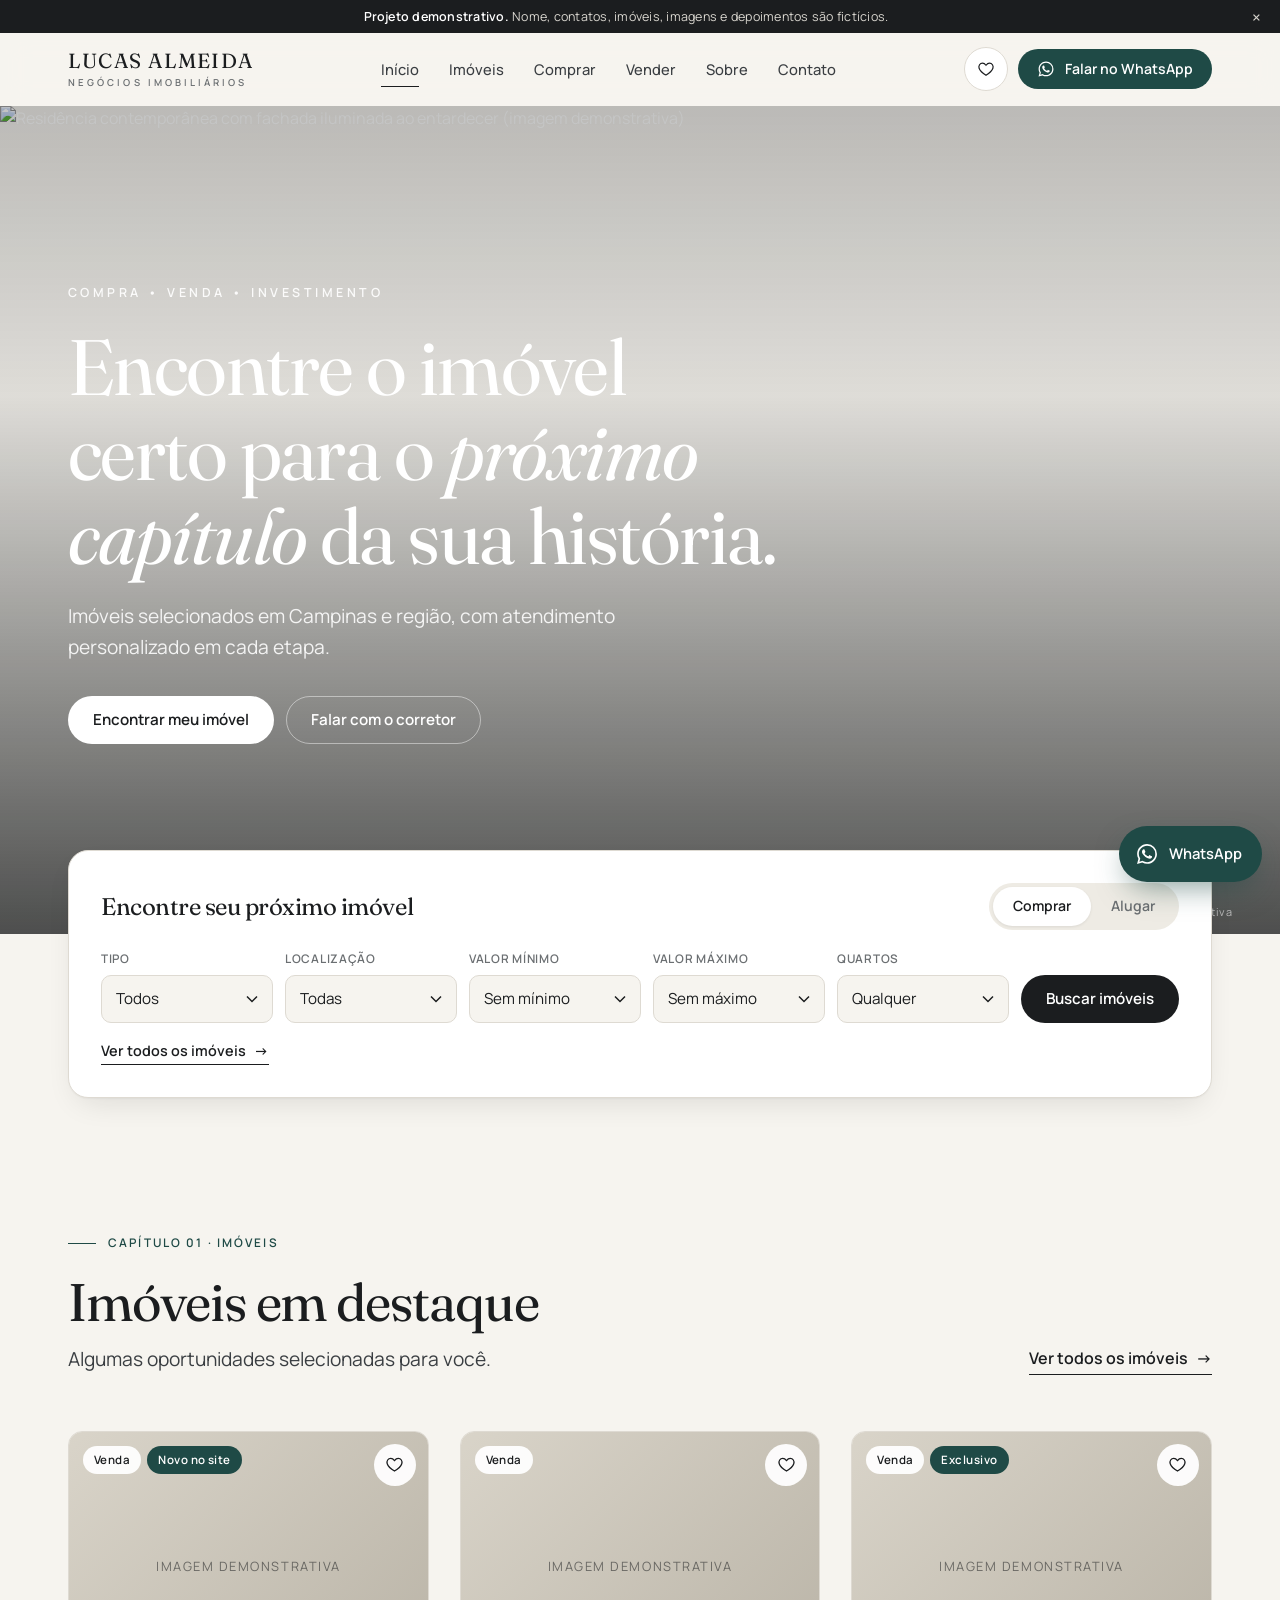
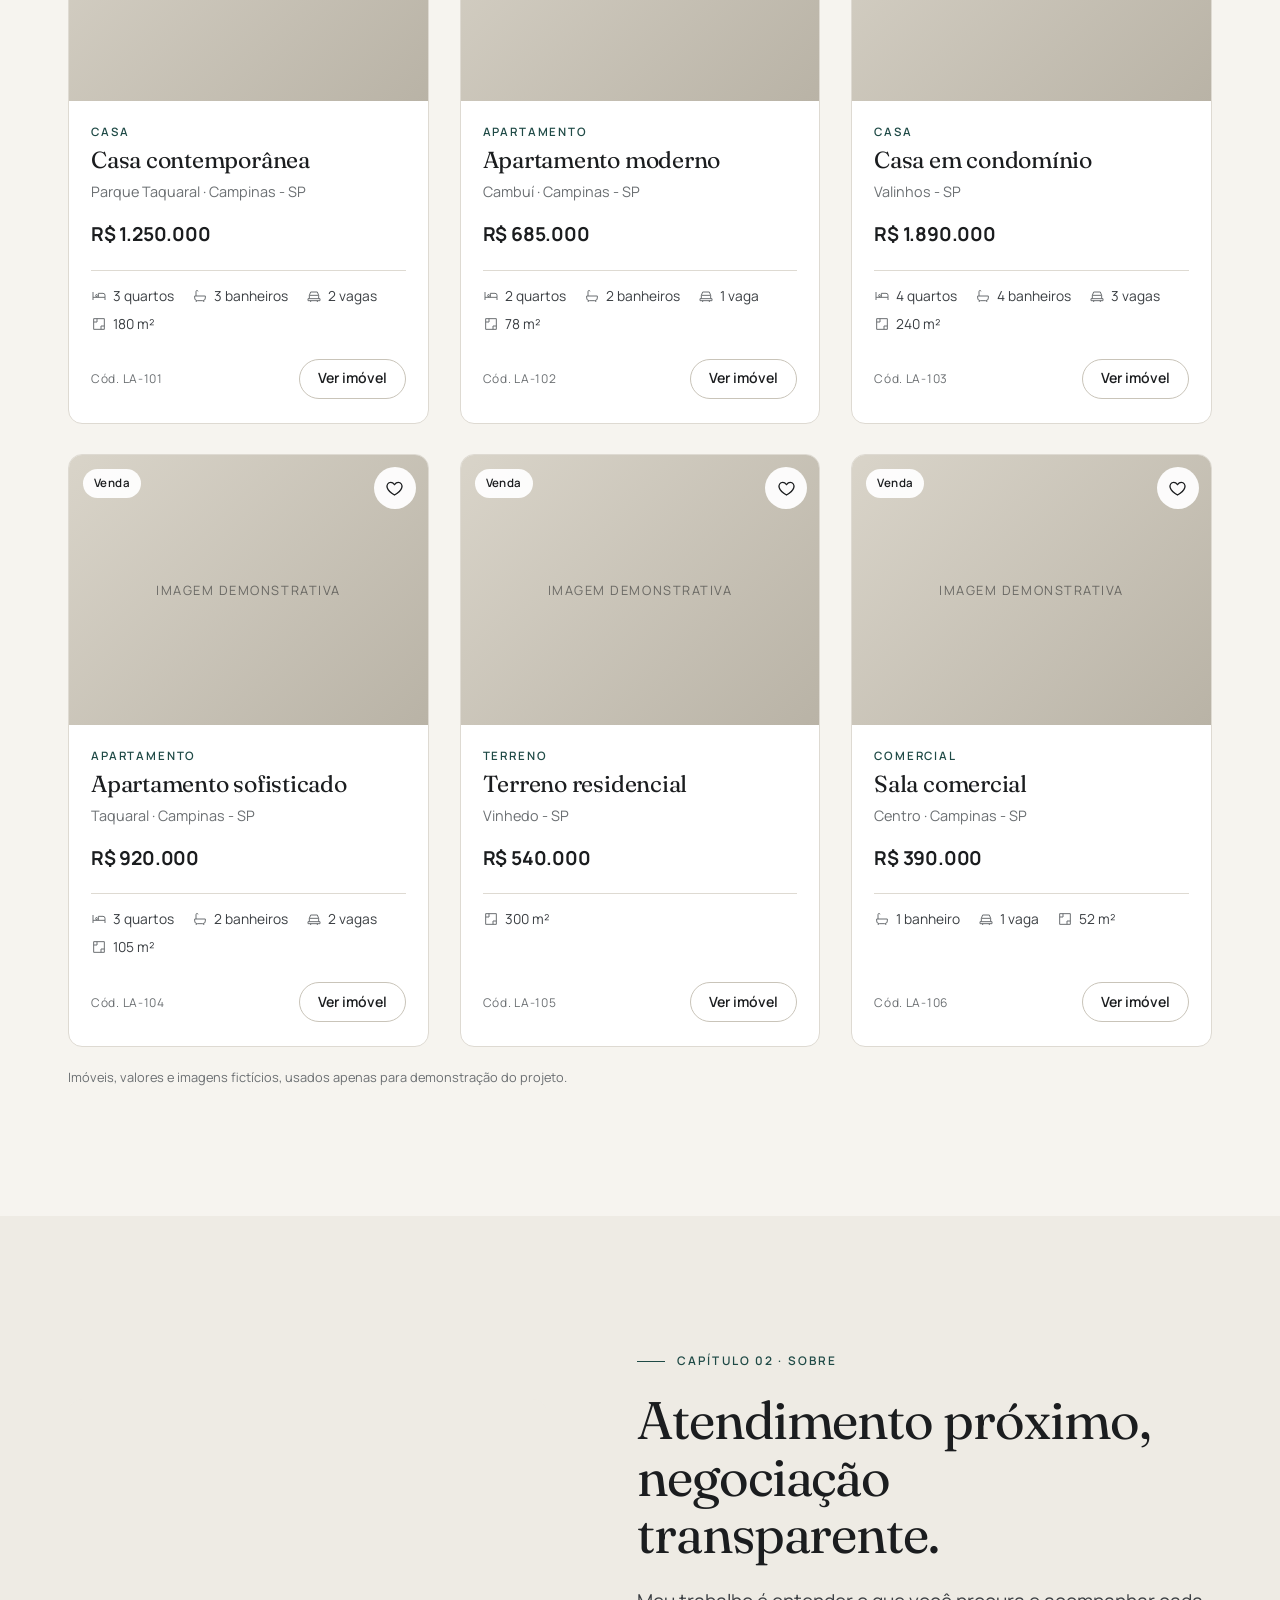
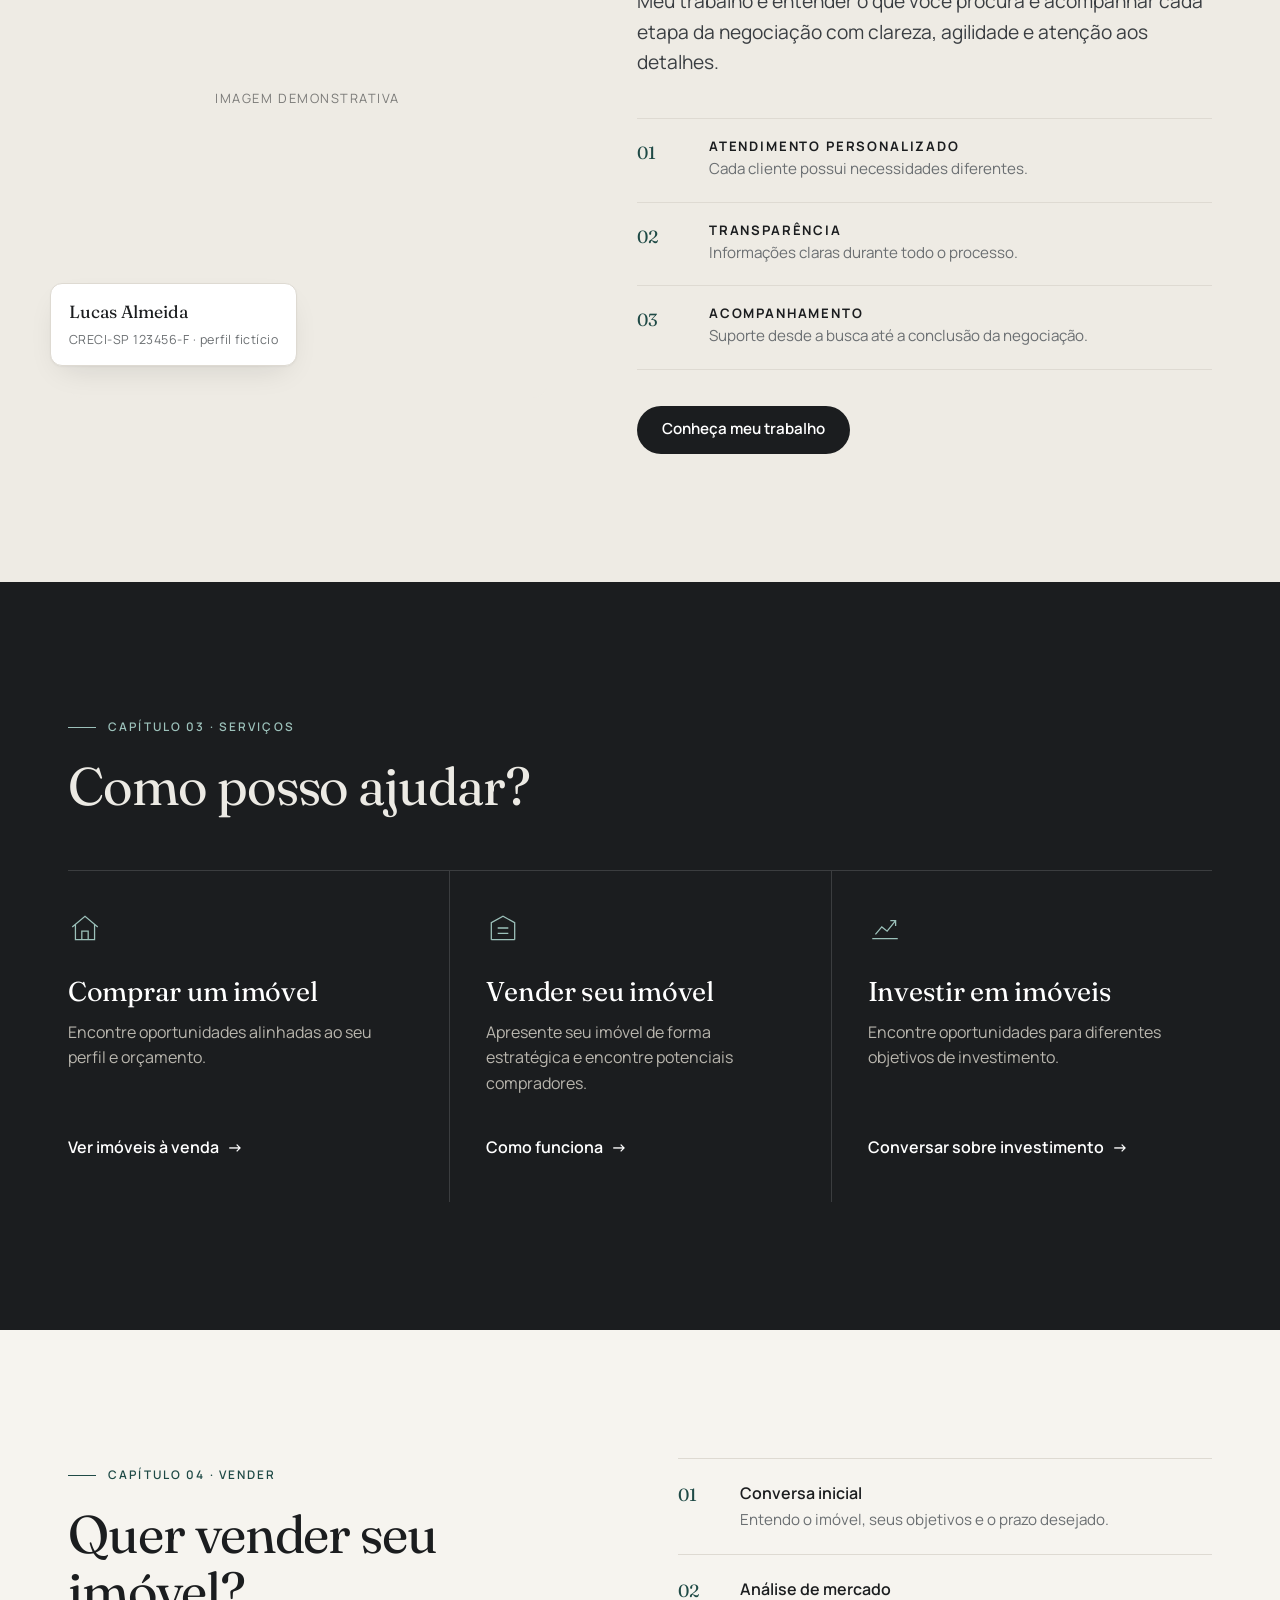
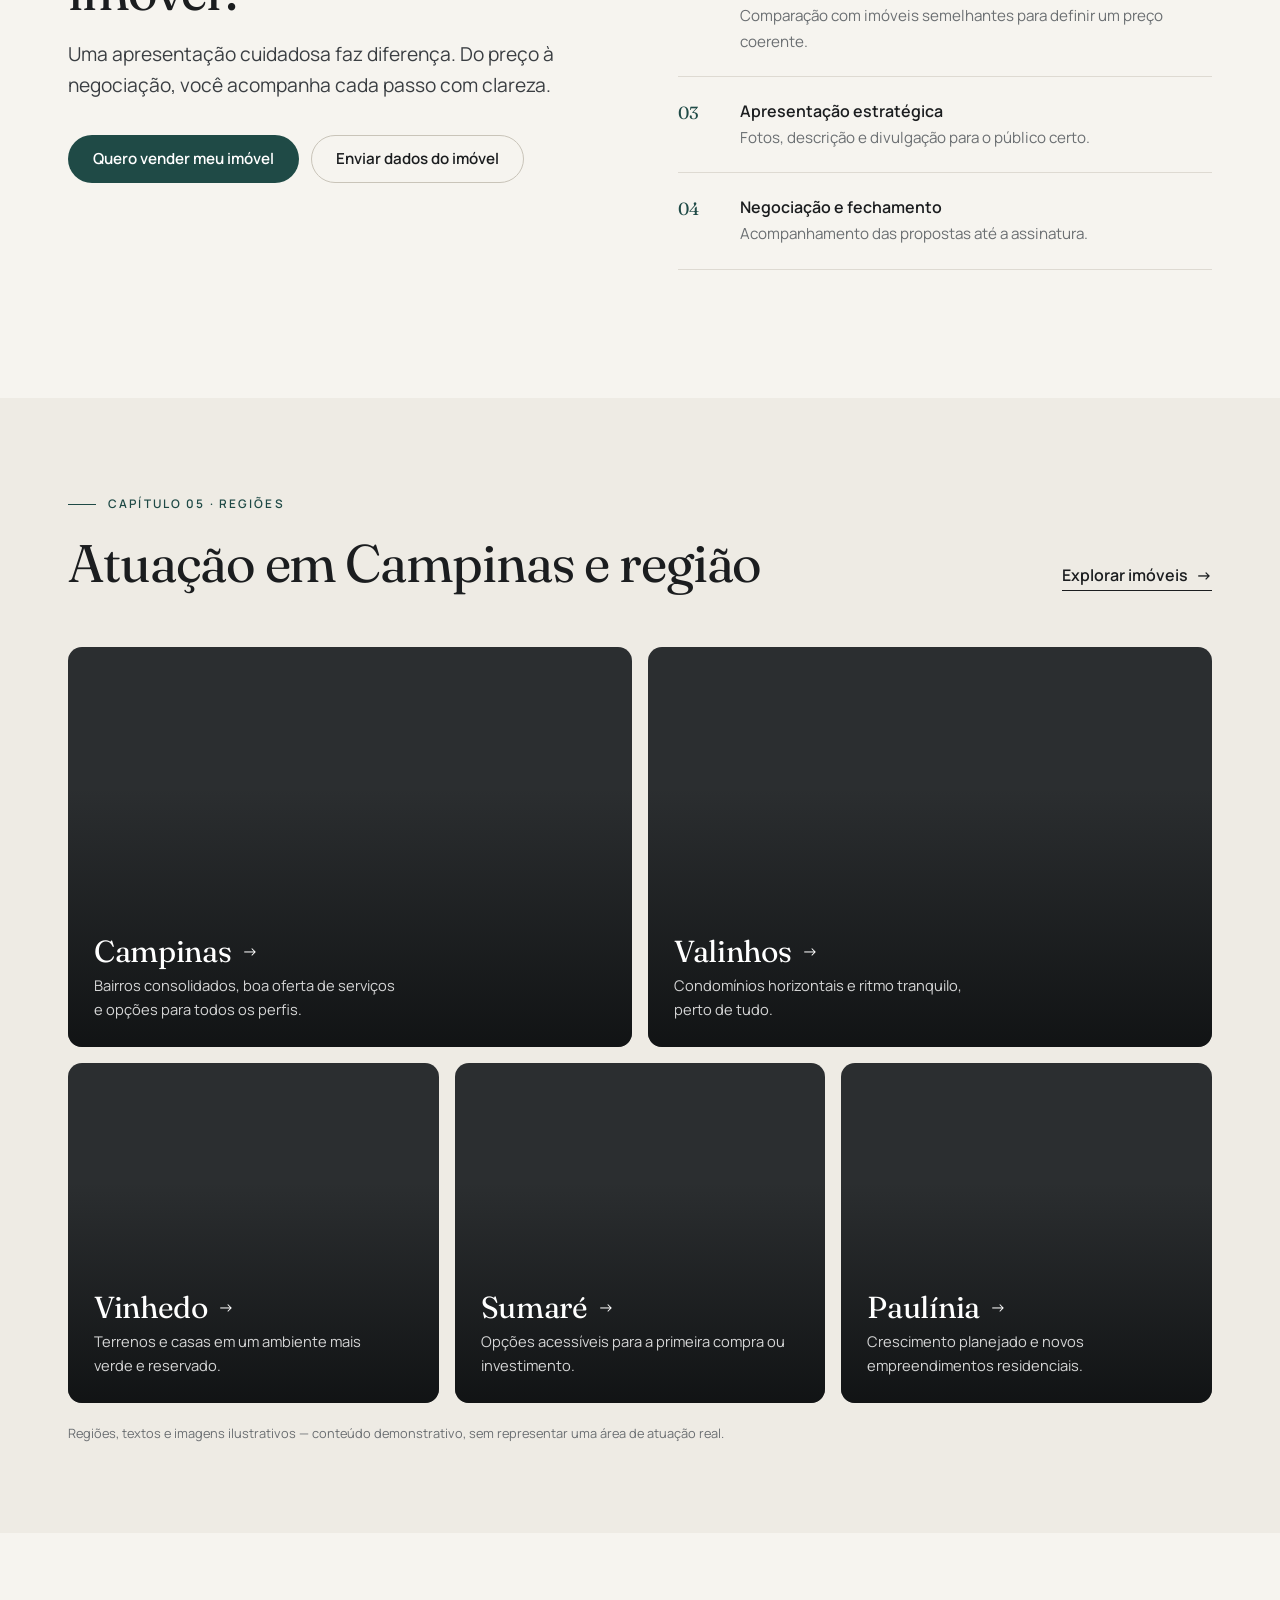
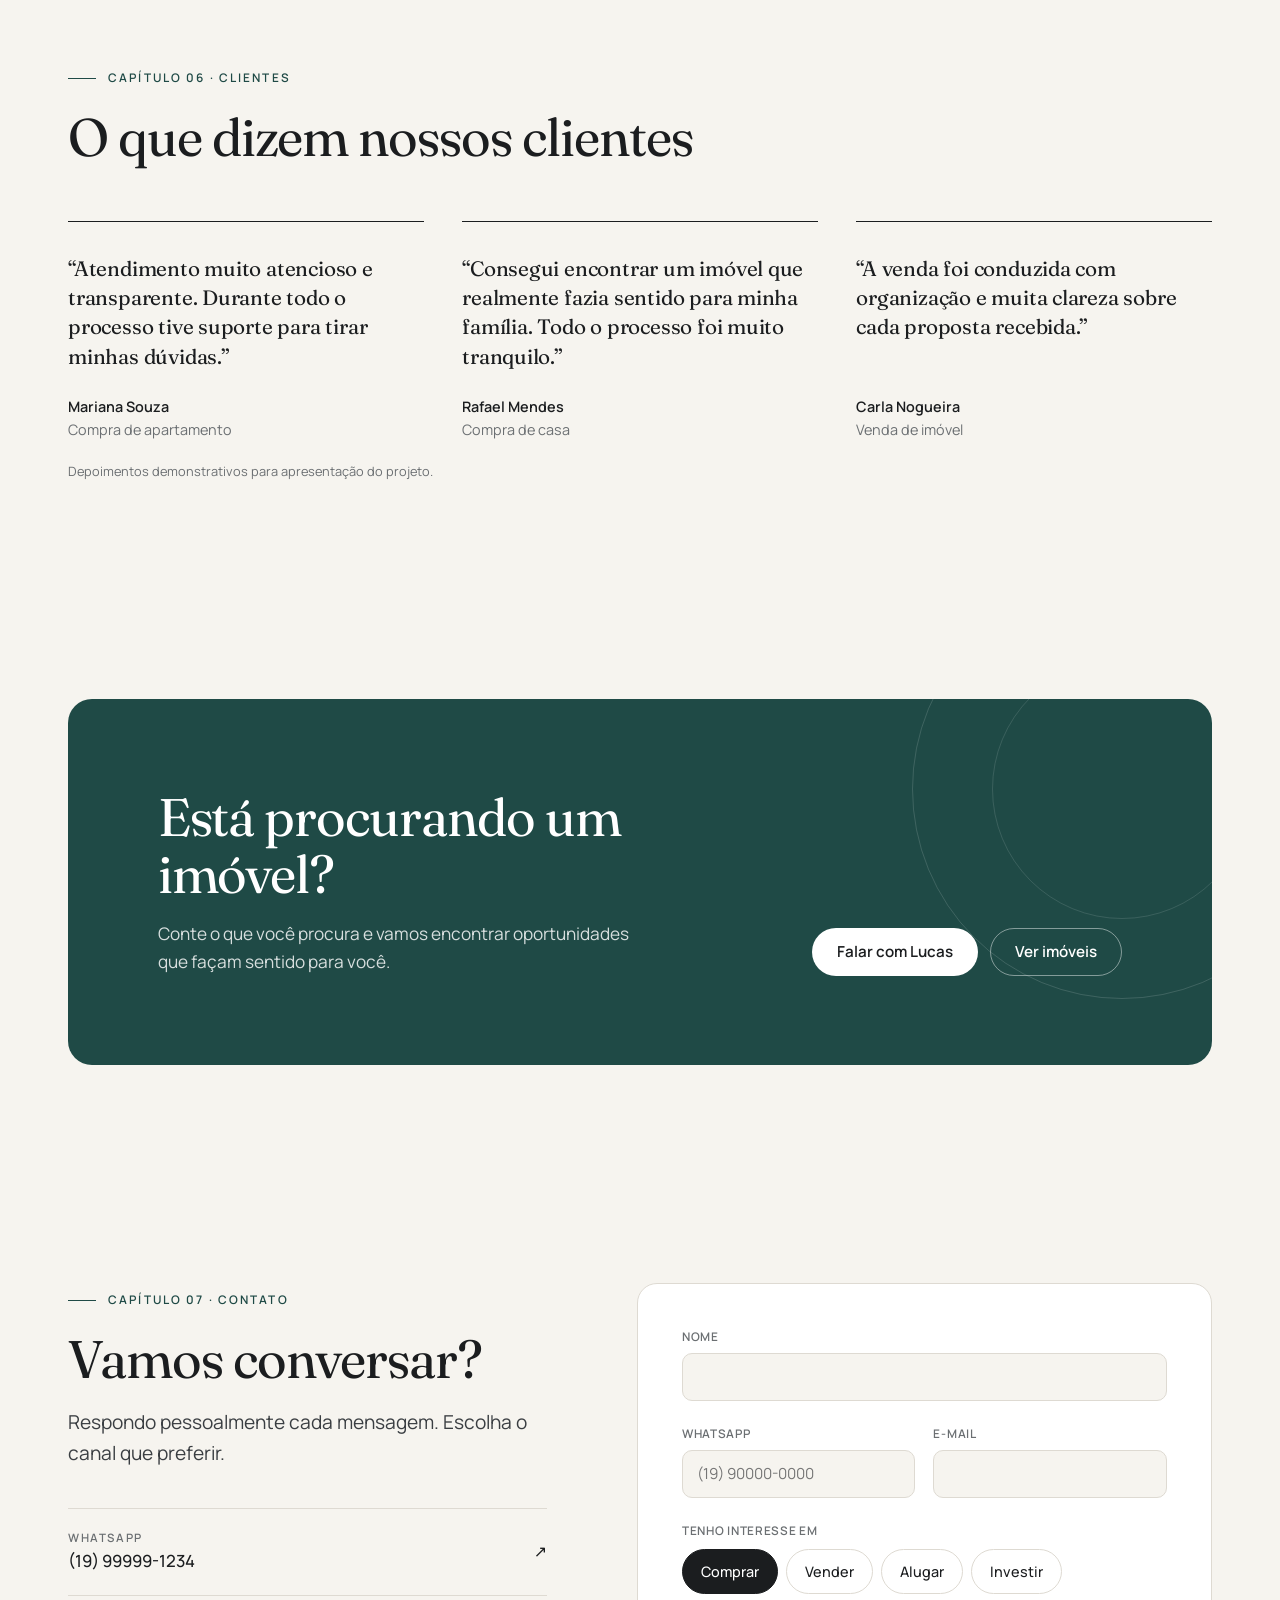
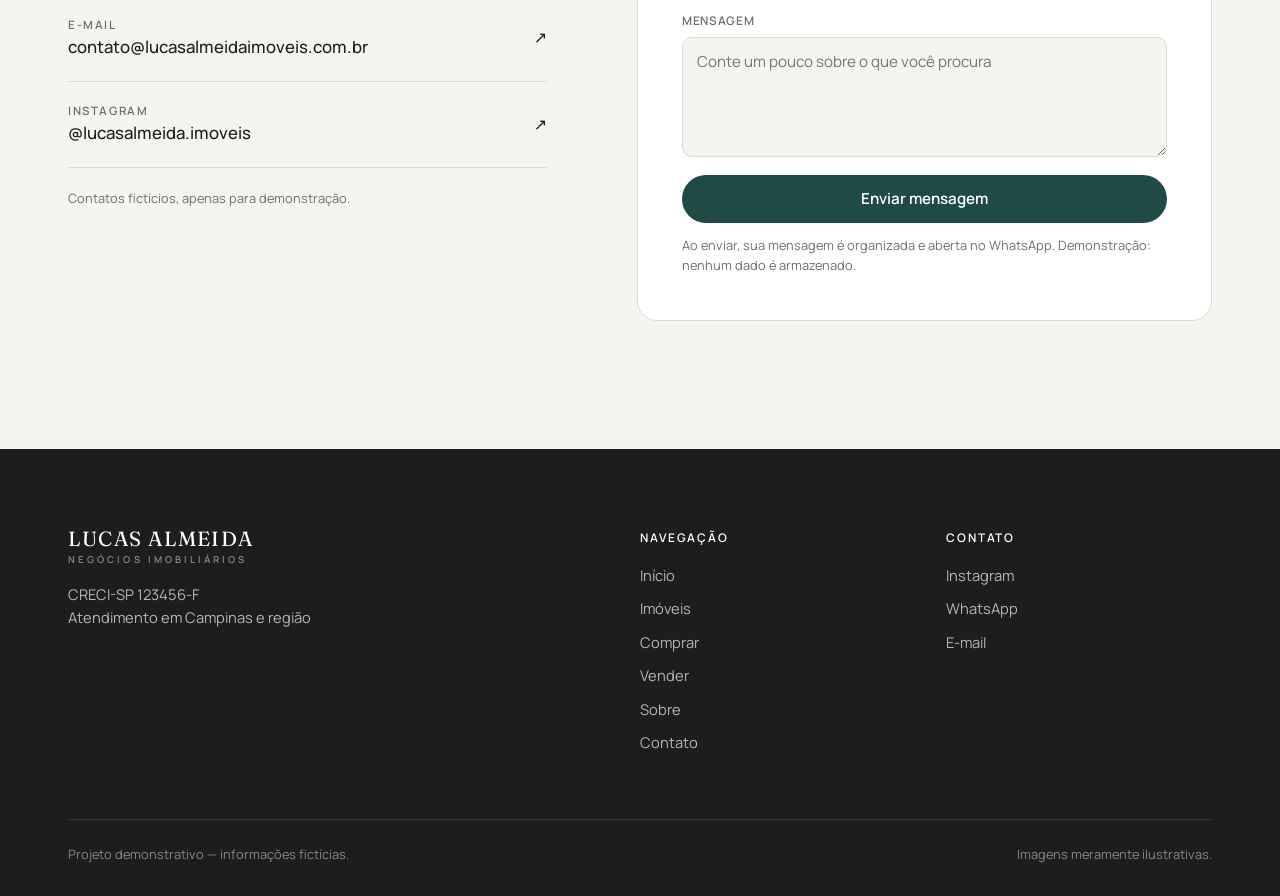
==== index.html @ a48c370a "Site demonstrativo para corretor de imóveis autônomo Páginas de início, listagem com filtros e detal" ====
<!doctype html>
<html lang="pt-BR" class="no-js">
<head>
  <meta charset="utf-8">
  <meta name="viewport" content="width=device-width, initial-scale=1, viewport-fit=cover">
  <title>Lucas Almeida · Negócios Imobiliários</title>
  <meta name="description" content="Projeto demonstrativo: site de corretor de imóveis autônomo em Campinas e região. Dados fictícios.">
  <meta name="theme-color" content="#f6f4ef">
  <link rel="preconnect" href="https://fonts.googleapis.com">
  <link rel="preconnect" href="https://fonts.gstatic.com" crossorigin>
  <link href="https://fonts.googleapis.com/css2?family=Fraunces:ital,opsz,wght@0,9..144,300..500;1,9..144,300..500&family=Manrope:wght@400;500;600;700&display=swap" rel="stylesheet">
  <link rel="stylesheet" href="assets/css/style.css">
</head>
<body data-page="home">
<main>

  <!-- HERO -->
  <section class="hero" id="inicio">
    <div class="hero__media">
      <img src="https://images.unsplash.com/photo-1600585154340-be6161a56a0c?auto=format&fit=crop&w=2200&q=80" alt="Residência contemporânea com fachada iluminada ao entardecer (imagem demonstrativa)" fetchpriority="high">
    </div>
    <div class="container hero__content">
      <p class="hero__eyebrow">Compra • Venda • Investimento</p>
      <h1>Encontre o imóvel certo para o <em>próximo capítulo</em> da sua história.</h1>
      <p class="hero__sub">Imóveis selecionados em Campinas e região, com atendimento personalizado em cada etapa.</p>
      <div class="hero__actions">
        <a class="btn btn--light" href="#buscar">Encontrar meu imóvel</a>
        <a class="btn btn--outline-light" href="#" data-wa="Olá Lucas, vim pelo seu site e gostaria de falar com você.">Falar com o corretor</a>
      </div>
    </div>
    <span class="hero__credit">Imagem demonstrativa</span>
  </section>

  <!-- BUSCA -->
  <div class="container search-wrap" id="buscar">
    <div class="search">
      <form id="search-form" role="search" aria-label="Buscar imóveis">
        <div class="search__top">
          <h2 class="search__title">Encontre seu próximo imóvel</h2>
          <div class="segmented" role="radiogroup" aria-label="Finalidade">
            <label><input type="radio" name="finalidade" value="comprar" checked><span>Comprar</span></label>
            <label><input type="radio" name="finalidade" value="alugar"><span>Alugar</span></label>
          </div>
        </div>
        <div class="search__grid">
          <div class="field">
            <label for="s-tipo">Tipo</label>
            <select class="select" id="s-tipo" name="tipo">
              <option value="">Todos</option><option>Casa</option><option>Apartamento</option><option>Terreno</option><option>Comercial</option>
            </select>
          </div>
          <div class="field">
            <label for="s-local">Localização</label>
            <select class="select" id="s-local" name="local">
              <option value="">Todas</option><option>Campinas</option><option>Valinhos</option><option>Vinhedo</option><option>Sumaré</option><option>Paulínia</option>
            </select>
          </div>
          <div class="field field--extra">
            <label for="s-min">Valor mínimo</label>
            <select class="select" id="s-min" name="min">
              <option value="">Sem mínimo</option><option value="300000">R$ 300 mil</option><option value="500000">R$ 500 mil</option><option value="750000">R$ 750 mil</option><option value="1000000">R$ 1 milhão</option><option value="1500000">R$ 1,5 milhão</option>
            </select>
          </div>
          <div class="field field--extra">
            <label for="s-max">Valor máximo</label>
            <select class="select" id="s-max" name="max">
              <option value="">Sem máximo</option><option value="500000">R$ 500 mil</option><option value="750000">R$ 750 mil</option><option value="1000000">R$ 1 milhão</option><option value="1500000">R$ 1,5 milhão</option><option value="2000000">R$ 2 milhões</option>
            </select>
          </div>
          <div class="field field--extra field--wide">
            <label for="s-quartos">Quartos</label>
            <select class="select" id="s-quartos" name="quartos">
              <option value="">Qualquer</option><option value="1">1+</option><option value="2">2+</option><option value="3">3+</option><option value="4">4+</option>
            </select>
          </div>
          <button class="btn btn--dark" type="submit">Buscar imóveis</button>
        </div>
        <div class="search__foot">
          <button class="search__more" type="button" aria-expanded="false">Mais filtros</button>
          <a class="link-arrow" href="imoveis.html">Ver todos os imóveis <span>→</span></a>
        </div>
      </form>
    </div>
  </div>

  <!-- DESTAQUES -->
  <section class="section" id="imoveis">
    <div class="container">
      <div class="section-head reveal">
        <div>
          <span class="chapter">Capítulo 01 · Imóveis</span>
          <h2>Imóveis em destaque</h2>
          <p class="lead">Algumas oportunidades selecionadas para você.</p>
        </div>
        <a class="link-arrow" href="imoveis.html">Ver todos os imóveis <span>→</span></a>
      </div>
      <div class="grid" id="featured-grid"></div>
      <p class="note">Imóveis, valores e imagens fictícios, usados apenas para demonstração do projeto.</p>
    </div>
  </section>

  <!-- SOBRE -->
  <section class="section section--alt" id="sobre">
    <div class="container about">
      <div class="about__media reveal">
        <div class="frame">
          <img src="https://images.unsplash.com/photo-1560250097-0b93528c311a?auto=format&fit=crop&w=1000&q=80" alt="Retrato ilustrativo de um corretor de imóveis" loading="lazy">
        </div>
        <div class="about__badge"><strong>Lucas Almeida</strong><span>CRECI-SP 123456-F · perfil fictício</span></div>
      </div>
      <div class="reveal">
        <span class="chapter">Capítulo 02 · Sobre</span>
        <h2>Atendimento próximo, negociação transparente.</h2>
        <p class="lead">Meu trabalho é entender o que você procura e acompanhar cada etapa da negociação com clareza, agilidade e atenção aos detalhes.</p>
        <ul class="pillars">
          <li><span class="n">01</span><div><h3>Atendimento personalizado</h3><p>Cada cliente possui necessidades diferentes.</p></div></li>
          <li><span class="n">02</span><div><h3>Transparência</h3><p>Informações claras durante todo o processo.</p></div></li>
          <li><span class="n">03</span><div><h3>Acompanhamento</h3><p>Suporte desde a busca até a conclusão da negociação.</p></div></li>
        </ul>
        <a class="btn btn--dark" href="#servicos">Conheça meu trabalho</a>
      </div>
    </div>
  </section>

  <!-- SERVIÇOS -->
  <section class="section section--dark" id="servicos">
    <div class="container">
      <div class="section-head reveal">
        <div>
          <span class="chapter">Capítulo 03 · Serviços</span>
          <h2>Como posso ajudar?</h2>
        </div>
      </div>
      <div class="services">
        <article class="service reveal">
          <svg viewBox="0 0 32 32" aria-hidden="true"><path d="M4 15 16 5l12 10M7 13v14h18V13M13 27v-8h6v8"/></svg>
          <h3>Comprar um imóvel</h3>
          <p>Encontre oportunidades alinhadas ao seu perfil e orçamento.</p>
          <a class="link-arrow" href="imoveis.html?finalidade=comprar">Ver imóveis à venda <span>→</span></a>
        </article>
        <article class="service reveal">
          <svg viewBox="0 0 32 32" aria-hidden="true"><path d="M5 27V11l11-6 11 6v16M5 27h22M11 16h10M11 21h10"/></svg>
          <h3>Vender seu imóvel</h3>
          <p>Apresente seu imóvel de forma estratégica e encontre potenciais compradores.</p>
          <a class="link-arrow" href="#vender">Como funciona <span>→</span></a>
        </article>
        <article class="service reveal">
          <svg viewBox="0 0 32 32" aria-hidden="true"><path d="M4 26h24M7 22l6-7 5 4 8-10M21 9h5v5"/></svg>
          <h3>Investir em imóveis</h3>
          <p>Encontre oportunidades para diferentes objetivos de investimento.</p>
          <a class="link-arrow" href="#" data-wa="Olá Lucas, tenho interesse em investir em imóveis e gostaria de conversar sobre oportunidades.">Conversar sobre investimento <span>→</span></a>
        </article>
      </div>
    </div>
  </section>

  <!-- VENDER -->
  <section class="section" id="vender">
    <div class="container sell">
      <div class="reveal">
        <span class="chapter">Capítulo 04 · Vender</span>
        <h2>Quer vender seu imóvel?</h2>
        <p class="lead" style="margin-top:20px">Uma apresentação cuidadosa faz diferença. Do preço à negociação, você acompanha cada passo com clareza.</p>
        <div class="hero__actions">
          <a class="btn btn--primary" href="#" data-wa="Olá Lucas, gostaria de vender meu imóvel e saber como funciona a avaliação.">Quero vender meu imóvel</a>
          <a class="btn btn--ghost" href="#contato">Enviar dados do imóvel</a>
        </div>
      </div>
      <ol class="steps reveal">
        <li><div><strong>Conversa inicial</strong><span>Entendo o imóvel, seus objetivos e o prazo desejado.</span></div></li>
        <li><div><strong>Análise de mercado</strong><span>Comparação com imóveis semelhantes para definir um preço coerente.</span></div></li>
        <li><div><strong>Apresentação estratégica</strong><span>Fotos, descrição e divulgação para o público certo.</span></div></li>
        <li><div><strong>Negociação e fechamento</strong><span>Acompanhamento das propostas até a assinatura.</span></div></li>
      </ol>
    </div>
  </section>

  <!-- REGIÕES -->
  <section class="section section--tight section--alt" id="regioes">
    <div class="container">
      <div class="section-head reveal">
        <div>
          <span class="chapter">Capítulo 05 · Regiões</span>
          <h2>Atuação em Campinas e região</h2>
        </div>
        <a class="link-arrow" href="imoveis.html">Explorar imóveis <span>→</span></a>
      </div>
      <div class="regions" id="regions"></div>
      <p class="note">Regiões, textos e imagens ilustrativos — conteúdo demonstrativo, sem representar uma área de atuação real.</p>
    </div>
  </section>

  <!-- DEPOIMENTOS -->
  <section class="section" id="depoimentos">
    <div class="container">
      <div class="section-head reveal">
        <div>
          <span class="chapter">Capítulo 06 · Clientes</span>
          <h2>O que dizem nossos clientes</h2>
        </div>
      </div>
      <div class="quotes">
        <figure class="quote reveal">
          <blockquote>“Atendimento muito atencioso e transparente. Durante todo o processo tive suporte para tirar minhas dúvidas.”</blockquote>
          <figcaption><strong>Mariana Souza</strong><span>Compra de apartamento</span></figcaption>
        </figure>
        <figure class="quote reveal">
          <blockquote>“Consegui encontrar um imóvel que realmente fazia sentido para minha família. Todo o processo foi muito tranquilo.”</blockquote>
          <figcaption><strong>Rafael Mendes</strong><span>Compra de casa</span></figcaption>
        </figure>
        <figure class="quote reveal">
          <blockquote>“A venda foi conduzida com organização e muita clareza sobre cada proposta recebida.”</blockquote>
          <figcaption><strong>Carla Nogueira</strong><span>Venda de imóvel</span></figcaption>
        </figure>
      </div>
      <p class="note">Depoimentos demonstrativos para apresentação do projeto.</p>
    </div>
  </section>

  <!-- CTA -->
  <section class="section--tight">
    <div class="container">
      <div class="cta reveal">
        <div>
          <h2>Está procurando um imóvel?</h2>
          <p>Conte o que você procura e vamos encontrar oportunidades que façam sentido para você.</p>
        </div>
        <div class="cta__actions">
          <a class="btn btn--light" href="#" data-wa="Olá Lucas, estou procurando um imóvel e gostaria da sua ajuda.">Falar com Lucas</a>
          <a class="btn btn--outline-light" href="imoveis.html">Ver imóveis</a>
        </div>
      </div>
    </div>
  </section>

  <!-- CONTATO -->
  <section class="section" id="contato">
    <div class="container contact">
      <div class="reveal">
        <span class="chapter">Capítulo 07 · Contato</span>
        <h2>Vamos conversar?</h2>
        <p class="lead" style="margin-top:20px">Respondo pessoalmente cada mensagem. Escolha o canal que preferir.</p>
        <ul class="contact-list">
          <li><a href="#" data-wa="Olá Lucas, vim pelo seu site e gostaria de conversar."><span><small>WhatsApp</small><strong>(19) 99999-1234</strong></span><span class="arr" aria-hidden="true">↗</span></a></li>
          <li><a href="mailto:contato@lucasalmeidaimoveis.com.br"><span><small>E-mail</small><strong>contato@lucasalmeidaimoveis.com.br</strong></span><span class="arr" aria-hidden="true">↗</span></a></li>
          <li><a href="https://instagram.com/lucasalmeida.imoveis" target="_blank" rel="noopener"><span><small>Instagram</small><strong>@lucasalmeida.imoveis</strong></span><span class="arr" aria-hidden="true">↗</span></a></li>
        </ul>
        <p class="note">Contatos fictícios, apenas para demonstração.</p>
      </div>

      <form class="form reveal" id="contact-form" novalidate>
        <div class="field field--full">
          <label for="c-nome">Nome</label>
          <input class="input" id="c-nome" name="nome" autocomplete="name" data-required aria-describedby="c-nome-err">
          <span class="field-error" id="c-nome-err" aria-live="polite"></span>
        </div>
        <div class="field">
          <label for="c-whats">WhatsApp</label>
          <input class="input" id="c-whats" name="whatsapp" type="tel" inputmode="tel" autocomplete="tel" placeholder="(19) 90000-0000" data-required data-phone aria-describedby="c-whats-err">
          <span class="field-error" id="c-whats-err" aria-live="polite"></span>
        </div>
        <div class="field">
          <label for="c-email">E-mail</label>
          <input class="input" id="c-email" name="email" type="email" autocomplete="email" data-required aria-describedby="c-email-err">
          <span class="field-error" id="c-email-err" aria-live="polite"></span>
        </div>
        <fieldset class="chips field--full">
          <legend>Tenho interesse em</legend>
          <label class="chip"><input type="radio" name="interesse" value="Comprar" checked><span>Comprar</span></label>
          <label class="chip"><input type="radio" name="interesse" value="Vender"><span>Vender</span></label>
          <label class="chip"><input type="radio" name="interesse" value="Alugar"><span>Alugar</span></label>
          <label class="chip"><input type="radio" name="interesse" value="Investir"><span>Investir</span></label>
        </fieldset>
        <div class="field field--full">
          <label for="c-msg">Mensagem</label>
          <textarea class="textarea" id="c-msg" name="mensagem" placeholder="Conte um pouco sobre o que você procura"></textarea>
        </div>
        <div class="form-success" role="status" hidden></div>
        <div class="form__foot">
          <button class="btn btn--primary btn--block" type="submit">Enviar mensagem</button>
          <p class="form__hint">Ao enviar, sua mensagem é organizada e aberta no WhatsApp. Demonstração: nenhum dado é armazenado.</p>
        </div>
      </form>
    </div>
  </section>

</main>
<script src="assets/js/data.js"></script>
<script src="assets/js/main.js"></script>
</body>
</html>
---- assets/css/style.css ----
/* =========================================================
   Lucas Almeida — Negócios Imobiliários (projeto demonstrativo)
   ========================================================= */

:root {
  --bg: #f6f4ef;
  --surface: #ffffff;
  --surface-2: #eeebe4;
  --ink: #1b1d1f;
  --ink-2: #3a3e42;
  --muted: #6b6f72;
  --line: #dedad2;
  --line-strong: #c9c4b9;
  --accent: #1f4a46;
  --accent-ink: #ffffff;
  --accent-soft: #e3ebe8;
  --danger: #a4372b;

  --serif: "Fraunces", Georgia, "Times New Roman", serif;
  --sans: "Manrope", system-ui, -apple-system, "Segoe UI", sans-serif;

  --radius: 14px;
  --radius-sm: 10px;
  --shadow: 0 1px 2px rgba(20, 22, 24, .04), 0 12px 32px -12px rgba(20, 22, 24, .14);
  --ease: cubic-bezier(.2, .7, .2, 1);

  --gutter: clamp(16px, 4vw, 48px);
  --max: 1240px;
  --header-h: 72px;
}

*, *::before, *::after { box-sizing: border-box; }
html { scroll-behavior: smooth; scroll-padding-top: calc(var(--header-h) + 16px); -webkit-text-size-adjust: 100%; }
body {
  margin: 0;
  background: var(--bg);
  color: var(--ink);
  font-family: var(--sans);
  font-size: 16px;
  line-height: 1.6;
  -webkit-font-smoothing: antialiased;
  overflow-x: hidden;
}
img { display: block; max-width: 100%; }
a { color: inherit; }
button, input, select, textarea { font: inherit; color: inherit; }
button { cursor: pointer; }
:focus-visible { outline: 2px solid var(--accent); outline-offset: 3px; border-radius: 4px; }
.sr-only { position: absolute; width: 1px; height: 1px; overflow: hidden; clip: rect(0 0 0 0); white-space: nowrap; }

.container { width: 100%; max-width: var(--max); margin: 0 auto; padding: 0 var(--gutter); }
.section { padding: clamp(72px, 10vw, 136px) 0; }
.section--tight { padding: clamp(56px, 7vw, 96px) 0; }
.section--dark { background: var(--ink); color: #eceae4; }
.section--alt { background: var(--surface-2); }

/* ---------- Tipografia ---------- */
h1, h2, h3 { font-family: var(--serif); font-weight: 400; letter-spacing: -0.02em; line-height: 1.08; margin: 0; }
h1 { font-size: clamp(2.4rem, 6.4vw, 4.9rem); }
h2 { font-size: clamp(2rem, 4.4vw, 3.3rem); }
h3 { font-size: 1.35rem; letter-spacing: -0.01em; }
p { margin: 0; }
.lead { font-size: clamp(1.05rem, 1.6vw, 1.2rem); color: var(--ink-2); max-width: 56ch; }
.muted { color: var(--muted); }

/* Assinatura: rótulos de "capítulo" */
.chapter {
  display: inline-flex; align-items: center; gap: 12px;
  font-size: .74rem; font-weight: 600; letter-spacing: .18em; text-transform: uppercase;
  color: var(--accent); margin-bottom: 20px;
}
.chapter::before { content: ""; width: 28px; height: 1px; background: currentColor; }
.section--dark .chapter { color: #9cc1ba; }

.section-head { display: flex; justify-content: space-between; align-items: flex-end; gap: 32px; margin-bottom: clamp(36px, 5vw, 56px); flex-wrap: wrap; }
.section-head p { margin-top: 14px; }

/* ---------- Botões ---------- */
.btn {
  display: inline-flex; align-items: center; justify-content: center; gap: 10px;
  min-height: 48px; padding: 0 24px; border-radius: 999px;
  border: 1px solid transparent; text-decoration: none; font-weight: 600; font-size: .95rem;
  transition: background .25s var(--ease), color .25s var(--ease), border-color .25s var(--ease), transform .25s var(--ease);
  white-space: nowrap;
}
.btn:active { transform: translateY(1px); }
.btn--primary { background: var(--accent); color: var(--accent-ink); }
.btn--primary:hover { background: #163935; }
.btn--dark { background: var(--ink); color: #fff; }
.btn--dark:hover { background: #000; }
.btn--ghost { border-color: var(--line-strong); background: transparent; }
.btn--ghost:hover { border-color: var(--ink); }
.btn--light { background: #fff; color: var(--ink); }
.btn--light:hover { background: var(--surface-2); }
.btn--outline-light { border-color: rgba(255,255,255,.45); color: #fff; }
.btn--outline-light:hover { border-color: #fff; background: rgba(255,255,255,.08); }
.btn--sm { min-height: 40px; padding: 0 18px; font-size: .88rem; }
.btn--block { width: 100%; }
.btn svg { width: 18px; height: 18px; flex: none; }

.link-arrow { display: inline-flex; align-items: center; gap: 8px; font-weight: 600; text-decoration: none; border-bottom: 1px solid currentColor; padding-bottom: 2px; }
.link-arrow span { transition: transform .25s var(--ease); }
.link-arrow:hover span { transform: translateX(4px); }

/* ---------- Faixa demonstrativa ---------- */
.demo-bar {
  background: var(--ink); color: #d9d6cf; font-size: .78rem; letter-spacing: .02em;
  text-align: center; padding: 8px 44px 8px 16px; position: relative; line-height: 1.4;
}
.demo-bar strong { color: #fff; font-weight: 600; }
.demo-bar button { position: absolute; right: 8px; top: 50%; transform: translateY(-50%); background: none; border: 0; color: #d9d6cf; width: 32px; height: 32px; font-size: 18px; line-height: 1; }
.demo-bar[hidden] { display: none; }

/* ---------- Header ---------- */
.header {
  position: sticky; top: 0; z-index: 50;
  background: rgba(246, 244, 239, .88);
  backdrop-filter: saturate(160%) blur(14px);
  -webkit-backdrop-filter: saturate(160%) blur(14px);
  border-bottom: 1px solid transparent;
  transition: border-color .3s var(--ease);
}
.header.is-scrolled { border-color: var(--line); }
.header__inner { display: flex; align-items: center; justify-content: space-between; height: var(--header-h); gap: 24px; }
.logo { text-decoration: none; display: flex; flex-direction: column; line-height: 1; }
.logo__name { font-family: var(--serif); font-size: 1.28rem; letter-spacing: .06em; }
.logo__tag { font-size: .6rem; letter-spacing: .32em; color: var(--muted); margin-top: 6px; font-weight: 600; }
.nav { display: flex; align-items: center; gap: 30px; }
.nav a { text-decoration: none; font-size: .92rem; font-weight: 500; color: var(--ink-2); position: relative; padding: 6px 0; }
.nav a::after { content: ""; position: absolute; left: 0; right: 0; bottom: 0; height: 1px; background: var(--ink); transform: scaleX(0); transform-origin: left; transition: transform .3s var(--ease); }
.nav a:hover::after, .nav a[aria-current="page"]::after { transform: scaleX(1); }
.header__actions { display: flex; align-items: center; gap: 10px; }
.fav-link { position: relative; display: inline-grid; place-items: center; width: 44px; height: 44px; border-radius: 50%; border: 1px solid var(--line); text-decoration: none; background: var(--surface); }
.fav-link svg { width: 18px; height: 18px; }
.fav-link__count { position: absolute; top: -4px; right: -4px; min-width: 20px; height: 20px; padding: 0 5px; border-radius: 10px; background: var(--accent); color: #fff; font-size: .7rem; font-weight: 700; display: grid; place-items: center; }
.fav-link__count[hidden] { display: none; }
.menu-toggle { display: none; width: 44px; height: 44px; border-radius: 50%; border: 1px solid var(--line); background: var(--surface); position: relative; }
.menu-toggle span { position: absolute; left: 13px; right: 13px; height: 1.5px; background: var(--ink); transition: transform .3s var(--ease), opacity .2s; }
.menu-toggle span:nth-child(1) { top: 17px; }
.menu-toggle span:nth-child(2) { top: 25px; }
.menu-open .menu-toggle span:nth-child(1) { transform: translateY(4px) rotate(45deg); }
.menu-open .menu-toggle span:nth-child(2) { transform: translateY(-4px) rotate(-45deg); }

.mobile-nav {
  position: fixed; inset: 0; z-index: 45; background: var(--bg);
  padding: calc(var(--header-h) + 56px) var(--gutter) 32px;
  display: flex; flex-direction: column; gap: 4px;
  opacity: 0; visibility: hidden; transform: translateY(-8px);
  transition: opacity .3s var(--ease), transform .3s var(--ease), visibility .3s;
}
.menu-open .mobile-nav { opacity: 1; visibility: visible; transform: none; }
.mobile-nav a:not(.btn) { font-family: var(--serif); font-size: 2rem; text-decoration: none; padding: 8px 0; border-bottom: 1px solid var(--line); }
.mobile-nav .btn { margin-top: 28px; }
.mobile-nav__meta { margin-top: auto; font-size: .85rem; color: var(--muted); }

@media (max-width: 960px) {
  .nav, .header__actions .btn { display: none; }
  .menu-toggle { display: inline-block; }
}
@media (min-width: 961px) { .mobile-nav { display: none; } }

/* ---------- WhatsApp flutuante ---------- */
.wa-float {
  position: fixed; right: 18px; bottom: 18px; z-index: 40;
  display: inline-flex; align-items: center; gap: 10px;
  height: 56px; padding: 0 20px 0 16px; border-radius: 999px;
  background: var(--accent); color: #fff; text-decoration: none; font-weight: 600; font-size: .92rem;
  box-shadow: 0 12px 30px -8px rgba(31, 74, 70, .55);
  transition: transform .3s var(--ease), opacity .3s;
}
.wa-float:hover { transform: translateY(-2px); }
.wa-float svg { width: 24px; height: 24px; }
@media (max-width: 600px) { .wa-float { padding: 0; width: 56px; justify-content: center; } .wa-float span { display: none; } }
.has-sticky-bar .wa-float { display: none; }

/* ---------- Hero ---------- */
.hero { position: relative; min-height: min(92svh, 860px); display: flex; align-items: flex-end; color: #fff; isolation: isolate; overflow: hidden; }
.hero__media { position: absolute; inset: 0; z-index: -2; }
.hero__media img { width: 100%; height: 100%; object-fit: cover; object-position: center 60%; animation: heroZoom 18s var(--ease) both; }
.hero::after { content: ""; position: absolute; inset: 0; z-index: -1; background: linear-gradient(180deg, rgba(12,14,15,.25) 0%, rgba(12,14,15,.1) 35%, rgba(12,14,15,.72) 100%); }
@keyframes heroZoom { from { transform: scale(1.08); } to { transform: scale(1); } }
.hero__content { padding-top: 120px; padding-bottom: clamp(140px, 16vw, 190px); }
.hero__eyebrow { font-size: .78rem; letter-spacing: .28em; text-transform: uppercase; font-weight: 600; opacity: .9; margin-bottom: 22px; }
.hero h1 { max-width: 15ch; }
.hero h1 em { font-style: italic; }
.hero__sub { margin-top: 22px; font-size: clamp(1.02rem, 1.7vw, 1.2rem); max-width: 46ch; color: rgba(255,255,255,.88); }
.hero__actions { display: flex; gap: 12px; margin-top: 34px; flex-wrap: wrap; }
.hero__credit { position: absolute; right: var(--gutter); bottom: 14px; font-size: .68rem; color: rgba(255,255,255,.6); letter-spacing: .04em; }
@media (max-width: 600px) {
  .hero { min-height: 88svh; }
  .hero__actions .btn { flex: 1 1 100%; }
  .hero__content { padding-bottom: 72px; }
  .hero__credit { display: none; }
}

/* ---------- Busca ---------- */
.search-wrap { position: relative; z-index: 5; margin-top: -84px; }
.search {
  background: var(--surface); border-radius: 20px; box-shadow: var(--shadow);
  padding: clamp(20px, 3vw, 32px); border: 1px solid var(--line);
}
.search__top { display: flex; justify-content: space-between; align-items: center; gap: 16px; flex-wrap: wrap; margin-bottom: 20px; }
.search__title { font-family: var(--serif); font-size: 1.5rem; }
.segmented { display: inline-flex; padding: 4px; background: var(--surface-2); border-radius: 999px; }
.segmented label { position: relative; }
.segmented input { position: absolute; opacity: 0; inset: 0; cursor: pointer; }
.segmented span { display: block; padding: 8px 20px; border-radius: 999px; font-size: .88rem; font-weight: 600; color: var(--muted); transition: background .25s, color .25s; }
.segmented input:checked + span { background: var(--surface); color: var(--ink); box-shadow: 0 1px 3px rgba(0,0,0,.08); }
.segmented input:focus-visible + span { outline: 2px solid var(--accent); outline-offset: 2px; }
.search__grid { display: grid; grid-template-columns: repeat(5, minmax(0, 1fr)) auto; gap: 12px; align-items: end; }
.field { display: flex; flex-direction: column; gap: 6px; min-width: 0; }
.field > span, .field > label { font-size: .74rem; font-weight: 600; letter-spacing: .06em; text-transform: uppercase; color: var(--muted); }
.select, .input, .textarea {
  width: 100%; min-height: 48px; padding: 0 14px; border-radius: var(--radius-sm);
  border: 1px solid var(--line); background: var(--bg); font-size: .95rem;
  transition: border-color .2s, background .2s;
}
.select { appearance: none; padding-right: 36px; background-image: url("data:image/svg+xml,%3Csvg xmlns='http://www.w3.org/2000/svg' width='12' height='8' fill='none' stroke='%231b1d1f' stroke-width='1.5'%3E%3Cpath d='M1 1.5l5 5 5-5'/%3E%3C/svg%3E"); background-repeat: no-repeat; background-position: right 14px center; }
.select:hover, .input:hover, .textarea:hover { border-color: var(--line-strong); }
.select:focus, .input:focus, .textarea:focus { outline: none; border-color: var(--accent); background: var(--surface); box-shadow: 0 0 0 3px var(--accent-soft); }
.textarea { padding: 12px 14px; min-height: 120px; resize: vertical; }
.search__foot { display: flex; justify-content: space-between; align-items: center; margin-top: 16px; gap: 12px; flex-wrap: wrap; font-size: .9rem; }
.search__more { display: none; background: none; border: 0; padding: 0; font-weight: 600; text-decoration: underline; text-underline-offset: 3px; }

@media (max-width: 1080px) { .search__grid { grid-template-columns: repeat(3, minmax(0, 1fr)); } .search__grid .btn { grid-column: 1 / -1; } }
@media (max-width: 640px) {
  .search-wrap { margin-top: -40px; }
  .search__grid { grid-template-columns: 1fr 1fr; }
  .search__grid .field--wide { grid-column: 1 / -1; }
  .search:not(.is-expanded) .field--extra { display: none; }
  .search__more { display: inline; }
}

/* ---------- Cards de imóvel ---------- */
.grid { display: grid; gap: clamp(20px, 2.4vw, 32px); grid-template-columns: repeat(3, minmax(0, 1fr)); }
@media (max-width: 1024px) { .grid { grid-template-columns: repeat(2, minmax(0, 1fr)); } }
@media (max-width: 640px) { .grid { grid-template-columns: 1fr; } }

.card { position: relative; display: flex; flex-direction: column; background: var(--surface); border: 1px solid var(--line); border-radius: var(--radius); overflow: hidden; transition: transform .4s var(--ease), box-shadow .4s var(--ease), border-color .4s; }
.card:hover { transform: translateY(-4px); box-shadow: var(--shadow); border-color: transparent; }
.card__media { position: relative; aspect-ratio: 4 / 3; overflow: hidden; background: var(--surface-2); }
.card__media img { width: 100%; height: 100%; object-fit: cover; transition: transform .9s var(--ease); }
.card:hover .card__media img { transform: scale(1.04); }
.card__tags { position: absolute; top: 14px; left: 14px; display: flex; gap: 6px; }
.tag { display: inline-block; padding: 5px 11px; border-radius: 999px; font-size: .72rem; font-weight: 600; letter-spacing: .04em; background: rgba(255,255,255,.94); color: var(--ink); }
.tag--accent { background: var(--accent); color: #fff; }
.fav-btn {
  position: absolute; top: 12px; right: 12px; z-index: 2;
  width: 42px; height: 42px; border-radius: 50%; border: 0;
  background: rgba(255,255,255,.94); display: grid; place-items: center;
  transition: transform .25s var(--ease), background .25s;
}
.fav-btn:hover { transform: scale(1.06); }
.fav-btn svg { width: 19px; height: 19px; fill: none; stroke: var(--ink); stroke-width: 1.6; transition: fill .25s, stroke .25s; }
.fav-btn[aria-pressed="true"] svg { fill: var(--danger); stroke: var(--danger); }
.fav-btn.pop svg { animation: pop .4s var(--ease); }
@keyframes pop { 40% { transform: scale(1.3); } }
.card__body { padding: 22px 22px 24px; display: flex; flex-direction: column; gap: 6px; flex: 1; }
.card__type { font-size: .72rem; font-weight: 600; letter-spacing: .16em; text-transform: uppercase; color: var(--accent); }
.card__title { font-family: var(--serif); font-size: 1.45rem; line-height: 1.15; }
.card__title a { text-decoration: none; }
.card__title a::after { content: ""; position: absolute; inset: 0; z-index: 1; }
.card__loc { font-size: .9rem; color: var(--muted); }
.card__price { font-size: 1.2rem; font-weight: 700; margin-top: 10px; letter-spacing: -0.01em; }
.specs { display: flex; flex-wrap: wrap; gap: 6px 18px; margin: 14px 0 0; padding: 14px 0 0; border-top: 1px solid var(--line); list-style: none; font-size: .86rem; color: var(--ink-2); }
.specs li { display: inline-flex; align-items: center; gap: 6px; }
.specs svg { width: 16px; height: 16px; stroke: var(--muted); fill: none; stroke-width: 1.5; }
.card__foot { margin-top: auto; padding-top: 18px; display: flex; justify-content: space-between; align-items: center; }
.card__foot .btn { position: relative; z-index: 2; }
.card__code { font-size: .75rem; color: var(--muted); letter-spacing: .06em; }

/* imagem indisponível */
.img-fallback { position: relative; background: linear-gradient(135deg, #d9d4c9, #b9b3a6); }
.img-fallback img { opacity: 0; }
.img-fallback::after { content: "Imagem demonstrativa"; position: absolute; inset: 0; display: grid; place-items: center; font-size: .8rem; letter-spacing: .12em; text-transform: uppercase; color: rgba(27,29,31,.55); }

/* ---------- Sobre ---------- */
.about { display: grid; grid-template-columns: 5fr 6fr; gap: clamp(40px, 7vw, 110px); align-items: center; }
.about__media { position: relative; }
.about__media .frame { aspect-ratio: 4 / 5; border-radius: var(--radius); overflow: hidden; background: var(--surface-2); }
.about__media img { width: 100%; height: 100%; object-fit: cover; }
.about__badge { position: absolute; left: -18px; bottom: 32px; background: var(--surface); border: 1px solid var(--line); border-radius: 12px; padding: 14px 18px; box-shadow: var(--shadow); }
.about__badge strong { display: block; font-family: var(--serif); font-size: 1.1rem; font-weight: 400; }
.about__badge span { font-size: .78rem; color: var(--muted); letter-spacing: .04em; }
.about h2 { max-width: 16ch; }
.about .lead { margin-top: 24px; }
.pillars { list-style: none; padding: 0; margin: 40px 0 36px; display: grid; gap: 0; }
.pillars li { display: grid; grid-template-columns: 56px 1fr; gap: 16px; padding: 20px 0; border-top: 1px solid var(--line); }
.pillars li:last-child { border-bottom: 1px solid var(--line); }
.pillars .n { font-family: var(--serif); font-size: 1.1rem; color: var(--accent); }
.pillars h3 { font-family: var(--sans); font-size: .82rem; font-weight: 700; letter-spacing: .14em; text-transform: uppercase; }
.pillars p { color: var(--muted); margin-top: 4px; font-size: .95rem; }
@media (max-width: 860px) { .about { grid-template-columns: 1fr; } .about__media { max-width: 440px; } .about__badge { left: 16px; } }

/* ---------- Serviços ---------- */
.services { display: grid; grid-template-columns: repeat(3, minmax(0, 1fr)); border-top: 1px solid rgba(255,255,255,.14); }
.service { padding: 40px 36px 40px 0; display: flex; flex-direction: column; gap: 14px; }
.service + .service { padding-left: 36px; border-left: 1px solid rgba(255,255,255,.14); }
.service svg { width: 34px; height: 34px; stroke: #9cc1ba; fill: none; stroke-width: 1.2; margin-bottom: 18px; }
.service h3 { font-size: 1.7rem; color: #fff; }
.service p { color: #b9b6ae; max-width: 32ch; }
.service .link-arrow { margin-top: auto; padding-top: 24px; align-self: flex-start; color: #fff; border: 0; }
.service .link-arrow span { display: inline-block; }
@media (max-width: 860px) {
  .services { grid-template-columns: 1fr; }
  .service, .service + .service { padding: 32px 0; border-left: 0; }
  .service + .service { border-top: 1px solid rgba(255,255,255,.14); }
}

/* Vender — passos */
.sell { display: grid; grid-template-columns: 1fr 1fr; gap: clamp(40px, 6vw, 96px); align-items: start; }
.steps { list-style: none; margin: 0; padding: 0; counter-reset: s; }
.steps li { counter-increment: s; display: grid; grid-template-columns: 48px 1fr; gap: 14px; padding: 22px 0; border-bottom: 1px solid var(--line); }
.steps li:first-child { border-top: 1px solid var(--line); }
.steps li::before { content: "0" counter(s); font-family: var(--serif); color: var(--accent); font-size: 1.1rem; }
.steps strong { display: block; font-weight: 600; }
.steps span { color: var(--muted); font-size: .95rem; }
@media (max-width: 860px) { .sell { grid-template-columns: 1fr; } }

/* ---------- Regiões ---------- */
.regions { display: grid; grid-template-columns: repeat(6, 1fr); gap: 16px; }
.region { position: relative; border-radius: var(--radius); overflow: hidden; color: #fff; text-decoration: none; min-height: 340px; display: flex; align-items: flex-end; isolation: isolate; background: #2b2e30; grid-column: span 2; }
.region:nth-child(1), .region:nth-child(2) { grid-column: span 3; min-height: 400px; }
.region img { position: absolute; inset: 0; width: 100%; height: 100%; object-fit: cover; z-index: -2; transition: transform 1s var(--ease); }
.region::after { content: ""; position: absolute; inset: 0; z-index: -1; background: linear-gradient(180deg, transparent 35%, rgba(10,12,13,.78)); }
.region:hover img { transform: scale(1.05); }
.region__body { padding: 26px; }
.region h3 { font-size: 1.9rem; display: flex; align-items: center; gap: 10px; }
.region h3 span { font-family: var(--sans); font-size: 1rem; transition: transform .3s var(--ease); }
.region:hover h3 span { transform: translateX(4px); }
.region p { color: rgba(255,255,255,.82); font-size: .92rem; margin-top: 6px; max-width: 34ch; }
@media (max-width: 860px) {
  .regions { display: flex; overflow-x: auto; scroll-snap-type: x mandatory; margin: 0 calc(var(--gutter) * -1); padding: 0 var(--gutter) 8px; scrollbar-width: none; }
  .regions::-webkit-scrollbar { display: none; }
  .region, .region:nth-child(1), .region:nth-child(2) { flex: 0 0 78%; min-height: 360px; scroll-snap-align: start; }
}
.note { font-size: .8rem; color: var(--muted); margin-top: 20px; }

/* ---------- Depoimentos ---------- */
.quotes { display: grid; grid-template-columns: repeat(3, minmax(0, 1fr)); gap: clamp(20px, 3vw, 40px); }
.quote { margin: 0; padding: 32px 0 0; border-top: 1px solid var(--ink); display: flex; flex-direction: column; gap: 24px; }
.quote blockquote { margin: 0; font-family: var(--serif); font-size: 1.3rem; line-height: 1.4; letter-spacing: -0.01em; }
.quote figcaption { margin-top: auto; font-size: .9rem; }
.quote figcaption strong { display: block; font-weight: 600; }
.quote figcaption span { color: var(--muted); }
@media (max-width: 860px) { .quotes { grid-template-columns: 1fr; } }

/* ---------- CTA ---------- */
.cta { position: relative; border-radius: 24px; overflow: hidden; background: var(--accent); color: #fff; padding: clamp(44px, 7vw, 96px); display: grid; grid-template-columns: 1.4fr 1fr; gap: 40px; align-items: end; isolation: isolate; }
.cta::before { content: ""; position: absolute; right: -120px; top: -120px; width: 420px; height: 420px; border-radius: 50%; border: 1px solid rgba(255,255,255,.14); z-index: -1; }
.cta::after { content: ""; position: absolute; right: -40px; top: -40px; width: 260px; height: 260px; border-radius: 50%; border: 1px solid rgba(255,255,255,.12); z-index: -1; }
.cta p { color: rgba(255,255,255,.82); margin-top: 18px; max-width: 44ch; font-size: 1.08rem; }
.cta__actions { display: flex; gap: 12px; flex-wrap: wrap; justify-content: flex-end; }
@media (max-width: 860px) { .cta { grid-template-columns: 1fr; } .cta__actions { justify-content: flex-start; } .cta__actions .btn { flex: 1 1 auto; } }

/* ---------- Contato ---------- */
.contact { display: grid; grid-template-columns: 1fr 1.2fr; gap: clamp(40px, 7vw, 110px); }
.contact-list { list-style: none; padding: 0; margin: 40px 0 0; }
.contact-list li { border-top: 1px solid var(--line); }
.contact-list li:last-child { border-bottom: 1px solid var(--line); }
.contact-list a { display: flex; justify-content: space-between; align-items: center; gap: 16px; padding: 20px 0; text-decoration: none; }
.contact-list small { display: block; font-size: .72rem; letter-spacing: .14em; text-transform: uppercase; color: var(--muted); font-weight: 600; }
.contact-list strong { font-weight: 500; font-size: 1.05rem; word-break: break-word; }
.contact-list .arr { transition: transform .3s var(--ease); }
.contact-list a:hover .arr { transform: translate(3px, -3px); }
.form { background: var(--surface); border: 1px solid var(--line); border-radius: 20px; padding: clamp(24px, 4vw, 44px); display: grid; gap: 18px; grid-template-columns: 1fr 1fr; }
.form .field--full { grid-column: 1 / -1; }
.chips { display: flex; flex-wrap: wrap; gap: 8px; border: 0; padding: 0; margin: 0; }
.chips legend { font-size: .74rem; font-weight: 600; letter-spacing: .06em; text-transform: uppercase; color: var(--muted); margin-bottom: 8px; padding: 0; }
.chip { position: relative; }
.chip input { position: absolute; opacity: 0; inset: 0; cursor: pointer; }
.chip span { display: inline-block; padding: 10px 18px; border: 1px solid var(--line); border-radius: 999px; font-size: .9rem; font-weight: 500; transition: all .2s; }
.chip input:checked + span { background: var(--ink); border-color: var(--ink); color: #fff; }
.chip input:focus-visible + span { outline: 2px solid var(--accent); outline-offset: 2px; }
.field-error { font-size: .8rem; color: var(--danger); min-height: 0; }
.is-invalid { border-color: var(--danger) !important; }
.form__foot { grid-column: 1 / -1; display: flex; flex-direction: column; gap: 12px; }
.form__hint { font-size: .8rem; color: var(--muted); }
.form-success { grid-column: 1 / -1; padding: 16px 18px; border-radius: 12px; background: var(--accent-soft); color: var(--accent); font-size: .92rem; }
.form-success[hidden] { display: none; }
@media (max-width: 860px) { .contact { grid-template-columns: 1fr; } }
@media (max-width: 520px) { .form { grid-template-columns: 1fr; } }

/* ---------- Footer ---------- */
.footer { background: var(--ink); color: #b9b6ae; padding: 80px 0 32px; font-size: .92rem; }
.footer .logo__name { color: #fff; }
.footer .logo__tag { color: #8b8983; }
.footer__grid { display: grid; grid-template-columns: 2fr 1fr 1fr; gap: 40px; }
.footer h4 { color: #fff; font-size: .74rem; letter-spacing: .16em; text-transform: uppercase; margin: 0 0 16px; font-weight: 600; }
.footer ul { list-style: none; padding: 0; margin: 0; display: grid; gap: 10px; }
.footer a { text-decoration: none; }
.footer a:hover { color: #fff; }
.footer__creci { margin-top: 18px; }
.footer__bottom { margin-top: 64px; padding-top: 24px; border-top: 1px solid rgba(255,255,255,.1); display: flex; justify-content: space-between; gap: 16px; flex-wrap: wrap; font-size: .8rem; color: #8b8983; }
@media (max-width: 720px) { .footer__grid { grid-template-columns: 1fr 1fr; } .footer__grid > :first-child { grid-column: 1 / -1; } }

/* ---------- Página de listagem ---------- */
.page-head { padding: clamp(48px, 7vw, 88px) 0 clamp(28px, 4vw, 40px); }
.page-head h1 { font-size: clamp(2.2rem, 5vw, 3.8rem); }
.page-head .lead { margin-top: 14px; }
.listing { display: grid; grid-template-columns: 280px 1fr; gap: 40px; align-items: start; padding-bottom: 120px; }
.filters { position: sticky; top: calc(var(--header-h) + 20px); display: grid; gap: 16px; background: var(--surface); border: 1px solid var(--line); border-radius: var(--radius); padding: 24px; }
.filters h2 { font-family: var(--sans); font-size: .8rem; letter-spacing: .14em; text-transform: uppercase; font-weight: 700; }
.filters .check { display: flex; align-items: center; gap: 10px; font-size: .92rem; cursor: pointer; }
.filters .check input { width: 18px; height: 18px; accent-color: var(--accent); }
.filters__actions { display: grid; gap: 8px; }
.toolbar { display: flex; justify-content: space-between; align-items: center; gap: 16px; margin-bottom: 24px; flex-wrap: wrap; }
.toolbar .select { width: auto; min-width: 200px; background-color: var(--surface); }
.results-count { font-size: .95rem; color: var(--ink-2); }
.results-count strong { color: var(--ink); }
.filters-open { display: none; }
.active-filters { display: flex; flex-wrap: wrap; gap: 8px; margin-bottom: 20px; }
.active-filters button { border: 1px solid var(--line); background: var(--surface); border-radius: 999px; padding: 6px 12px; font-size: .82rem; display: inline-flex; gap: 6px; align-items: center; }
.active-filters button:hover { border-color: var(--ink); }
.listing .grid { grid-template-columns: repeat(2, minmax(0, 1fr)); }
.empty { grid-column: 1 / -1; text-align: center; padding: 64px 24px; border: 1px dashed var(--line-strong); border-radius: var(--radius); }
.empty h3 { font-size: 1.6rem; }
.empty p { color: var(--muted); margin: 10px auto 24px; max-width: 44ch; }
.empty .btn + .btn { margin-left: 8px; }
.filters__close { display: none; }
@media (max-width: 960px) {
  .listing { grid-template-columns: 1fr; }
  .filters-open { display: inline-flex; }
  .filters { position: fixed; inset: auto 0 0 0; top: auto; z-index: 60; border-radius: 20px 20px 0 0; max-height: 86svh; overflow-y: auto; transform: translateY(105%); transition: transform .35s var(--ease); padding-bottom: calc(24px + env(safe-area-inset-bottom)); }
  .filters.is-open { transform: none; box-shadow: 0 -20px 60px rgba(0,0,0,.2); }
  .filters__close { display: inline-grid; place-items: center; position: absolute; right: 14px; top: 14px; width: 40px; height: 40px; border-radius: 50%; border: 1px solid var(--line); background: var(--surface); font-size: 20px; }
}
@media (max-width: 640px) { .listing .grid { grid-template-columns: 1fr; } .toolbar .select { min-width: 0; flex: 1; } }
.scrim { position: fixed; inset: 0; background: rgba(12,14,15,.45); z-index: 55; opacity: 0; visibility: hidden; transition: opacity .3s, visibility .3s; }
.scrim.is-open { opacity: 1; visibility: visible; }

/* ---------- Página do imóvel ---------- */
.breadcrumb { font-size: .85rem; color: var(--muted); padding: 24px 0; display: flex; gap: 8px; flex-wrap: wrap; }
.breadcrumb a { text-decoration: none; }
.breadcrumb a:hover { color: var(--ink); }
.gallery { display: grid; grid-template-columns: 2fr 1fr 1fr; grid-template-rows: 1fr 1fr; gap: 10px; height: clamp(320px, 56vw, 580px); border-radius: 18px; overflow: hidden; position: relative; }
.gallery button { padding: 0; border: 0; background: var(--surface-2); position: relative; overflow: hidden; }
.gallery button img { width: 100%; height: 100%; object-fit: cover; transition: transform .8s var(--ease), filter .3s; }
.gallery button:hover img { transform: scale(1.03); }
.gallery button:first-child { grid-row: span 2; }
.gallery__all { position: absolute; right: 16px; bottom: 16px; z-index: 2; }
.gallery--few { grid-template-columns: 2fr 1fr; }
@media (max-width: 720px) {
  .gallery { display: flex; overflow-x: auto; scroll-snap-type: x mandatory; height: 72vw; border-radius: 0; margin: 0 calc(var(--gutter) * -1); gap: 0; scrollbar-width: none; }
  .gallery::-webkit-scrollbar { display: none; }
  .gallery button { flex: 0 0 100%; scroll-snap-align: start; }
  .gallery__all { right: 0; }
}
.gallery-count { display: none; }
@media (max-width: 720px) { .gallery-count { display: block; position: absolute; left: 12px; bottom: 16px; z-index: 2; } }

.gallery-wrap { position: relative; }
.property > * { min-width: 0; }
.property { display: grid; grid-template-columns: minmax(0, 1fr) 380px; gap: clamp(32px, 6vw, 88px); padding: 48px 0 120px; align-items: start; }
.property__head .card__type { display: block; margin-bottom: 12px; }
.property__head h1 { font-size: clamp(2.2rem, 4.6vw, 3.6rem); }
.property__loc { margin-top: 12px; color: var(--ink-2); }
.facts { display: grid; grid-template-columns: repeat(4, 1fr); margin: 36px 0; border-top: 1px solid var(--line); border-bottom: 1px solid var(--line); }
.facts div { padding: 22px 0; }
.facts div + div { padding-left: 20px; border-left: 1px solid var(--line); }
.facts strong { display: block; font-family: var(--serif); font-size: 1.9rem; font-weight: 400; line-height: 1.1; }
.facts span { font-size: .82rem; color: var(--muted); }
@media (max-width: 520px) { .facts { grid-template-columns: 1fr 1fr; } .facts div:nth-child(3) { padding-left: 0; border-left: 0; } .facts div:nth-child(n+3) { border-top: 1px solid var(--line); } }
.prose p { color: var(--ink-2); font-size: 1.05rem; }
.prose p + p { margin-top: 16px; }
.block { margin-top: 56px; }
.block h2 { font-size: 1.8rem; margin-bottom: 20px; }
.feature-list { list-style: none; padding: 0; margin: 0; display: grid; grid-template-columns: 1fr 1fr; gap: 0 32px; }
.feature-list li { padding: 12px 0; border-bottom: 1px solid var(--line); display: flex; gap: 12px; align-items: center; }
.feature-list li::before { content: ""; width: 6px; height: 6px; border-radius: 50%; background: var(--accent); flex: none; }
@media (max-width: 560px) { .feature-list { grid-template-columns: 1fr; } }
.map { border-radius: var(--radius); overflow: hidden; border: 1px solid var(--line); aspect-ratio: 16 / 9; background: var(--surface-2); }
.map iframe { width: 100%; height: 100%; border: 0; filter: grayscale(.4); }

.aside { position: sticky; top: calc(var(--header-h) + 24px); background: var(--surface); border: 1px solid var(--line); border-radius: 18px; padding: 28px; display: grid; gap: 14px; }
.aside__price small { display: block; font-size: .74rem; letter-spacing: .12em; text-transform: uppercase; color: var(--muted); font-weight: 600; }
.aside__price strong { font-family: var(--serif); font-size: 2.3rem; font-weight: 400; letter-spacing: -0.02em; }
.aside__agent { display: flex; gap: 14px; align-items: center; padding-top: 18px; margin-top: 4px; border-top: 1px solid var(--line); }
.aside__avatar { flex: none; width: 52px; height: 52px; border-radius: 50%; overflow: hidden; background: var(--surface-2); }
.aside__avatar img { width: 100%; height: 100%; object-fit: cover; }
.aside__avatar.img-fallback::after { content: "LA"; letter-spacing: .08em; }
.aside__agent strong { display: block; font-weight: 600; }
.aside__agent span { font-size: .82rem; color: var(--muted); }
.aside__row { display: flex; gap: 8px; }
.aside__row .btn { flex: 1; }
.aside__disclaimer { font-size: .78rem; color: var(--muted); }
@media (max-width: 960px) { .property { grid-template-columns: minmax(0, 1fr); } .aside { position: static; } }

.sticky-bar { display: none; }
@media (max-width: 960px) {
  .sticky-bar { display: flex; position: fixed; left: 0; right: 0; bottom: 0; z-index: 40; gap: 10px; padding: 12px var(--gutter) calc(12px + env(safe-area-inset-bottom)); background: rgba(255,255,255,.96); backdrop-filter: blur(12px); border-top: 1px solid var(--line); align-items: center; }
  .sticky-bar .btn { flex: 1; }
  .sticky-bar .btn--ghost { flex: 0 0 auto; }
  .has-sticky-bar .footer { padding-bottom: 110px; }
}

/* ---------- Lightbox & modal ---------- */
.lightbox, .modal { position: fixed; inset: 0; z-index: 100; display: none; }
.lightbox.is-open, .modal.is-open { display: grid; }
.lightbox { background: rgba(10,11,12,.94); color: #fff; grid-template-rows: auto 1fr auto; }
.lightbox__top { display: flex; justify-content: space-between; align-items: center; padding: 16px var(--gutter); font-size: .9rem; }
.lightbox__stage { display: grid; place-items: center; padding: 0 64px; min-height: 0; }
.lightbox__stage img { max-width: 100%; max-height: 78vh; border-radius: 8px; object-fit: contain; }
.lightbox__nav { position: absolute; top: 50%; transform: translateY(-50%); width: 48px; height: 48px; border-radius: 50%; border: 1px solid rgba(255,255,255,.3); background: rgba(0,0,0,.3); color: #fff; font-size: 20px; }
.lightbox__nav--prev { left: 12px; } .lightbox__nav--next { right: 12px; }
.icon-btn { width: 44px; height: 44px; border-radius: 50%; border: 1px solid rgba(255,255,255,.3); background: transparent; color: inherit; font-size: 20px; line-height: 1; }
.lightbox__thumbs { display: flex; gap: 8px; justify-content: center; padding: 16px; overflow-x: auto; }
.lightbox__thumbs button { flex: 0 0 72px; height: 52px; padding: 0; border: 2px solid transparent; border-radius: 6px; overflow: hidden; opacity: .55; background: #333; }
.lightbox__thumbs button[aria-current="true"] { border-color: #fff; opacity: 1; }
.lightbox__thumbs img { width: 100%; height: 100%; object-fit: cover; }
@media (max-width: 600px) { .lightbox__stage { padding: 0 8px; } .lightbox__nav { top: auto; bottom: 90px; transform: none; } }

.modal { background: rgba(12,14,15,.5); place-items: center; padding: 16px; }
.modal__panel { background: var(--surface); border-radius: 20px; width: min(520px, 100%); max-height: 92svh; overflow-y: auto; padding: clamp(24px, 4vw, 36px); position: relative; animation: rise .35s var(--ease); }
.modal__panel h2 { font-size: 1.9rem; margin-bottom: 6px; padding-right: 40px; }
.modal__panel .icon-btn { position: absolute; right: 16px; top: 16px; border-color: var(--line); }
.modal .form { border: 0; padding: 0; margin-top: 20px; }
@keyframes rise { from { opacity: 0; transform: translateY(12px); } }

/* ---------- Toast ---------- */
.toast { position: fixed; left: 50%; bottom: 24px; transform: translate(-50%, 20px); z-index: 120; background: var(--ink); color: #fff; padding: 12px 20px; border-radius: 999px; font-size: .9rem; opacity: 0; pointer-events: none; transition: opacity .3s, transform .3s var(--ease); max-width: calc(100% - 32px); text-align: center; }
.toast.is-visible { opacity: 1; transform: translate(-50%, 0); }
.has-sticky-bar .toast { bottom: 96px; }

/* ---------- Reveal ---------- */
.reveal { opacity: 0; transform: translateY(18px); transition: opacity .8s var(--ease), transform .8s var(--ease); }
.reveal.is-in { opacity: 1; transform: none; }
.no-js .reveal { opacity: 1; transform: none; }

@media (prefers-reduced-motion: reduce) {
  html { scroll-behavior: auto; }
  *, *::before, *::after { animation-duration: .01ms !important; transition-duration: .01ms !important; }
  .reveal { opacity: 1; transform: none; }
}
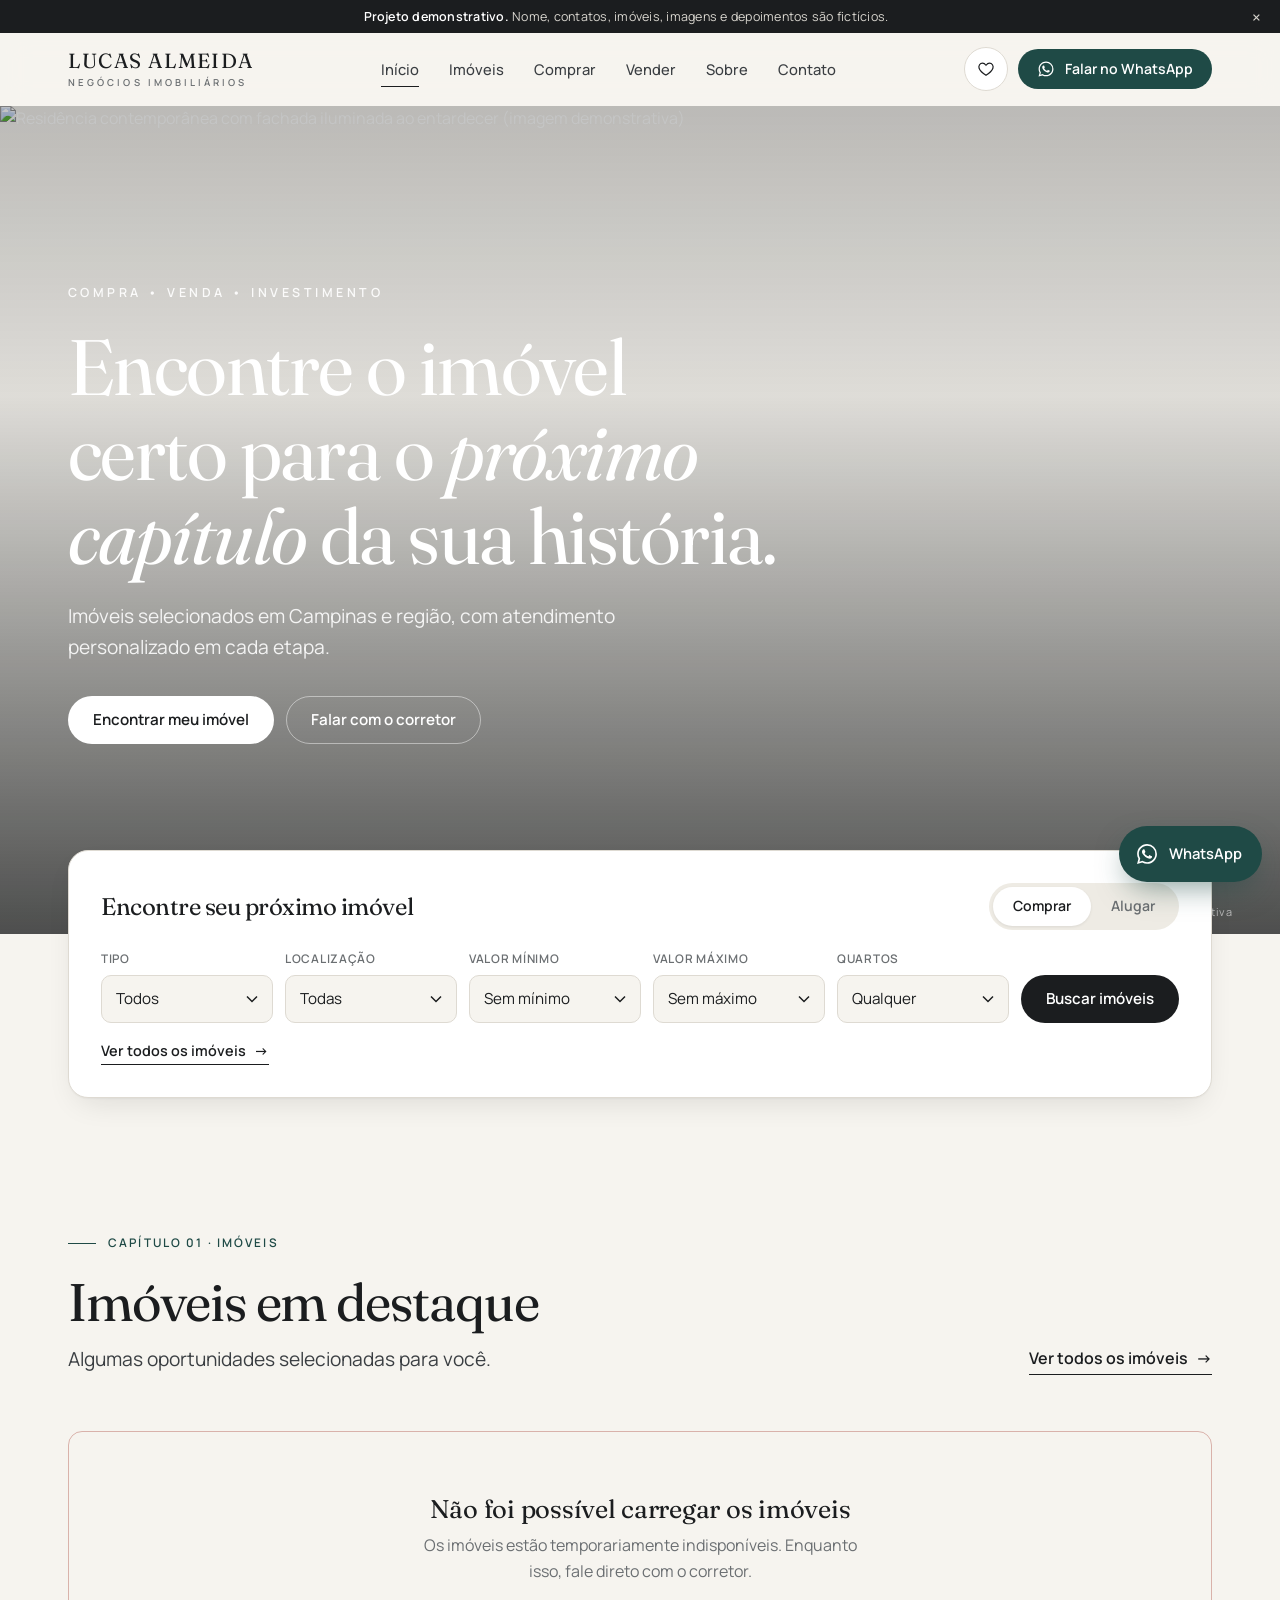
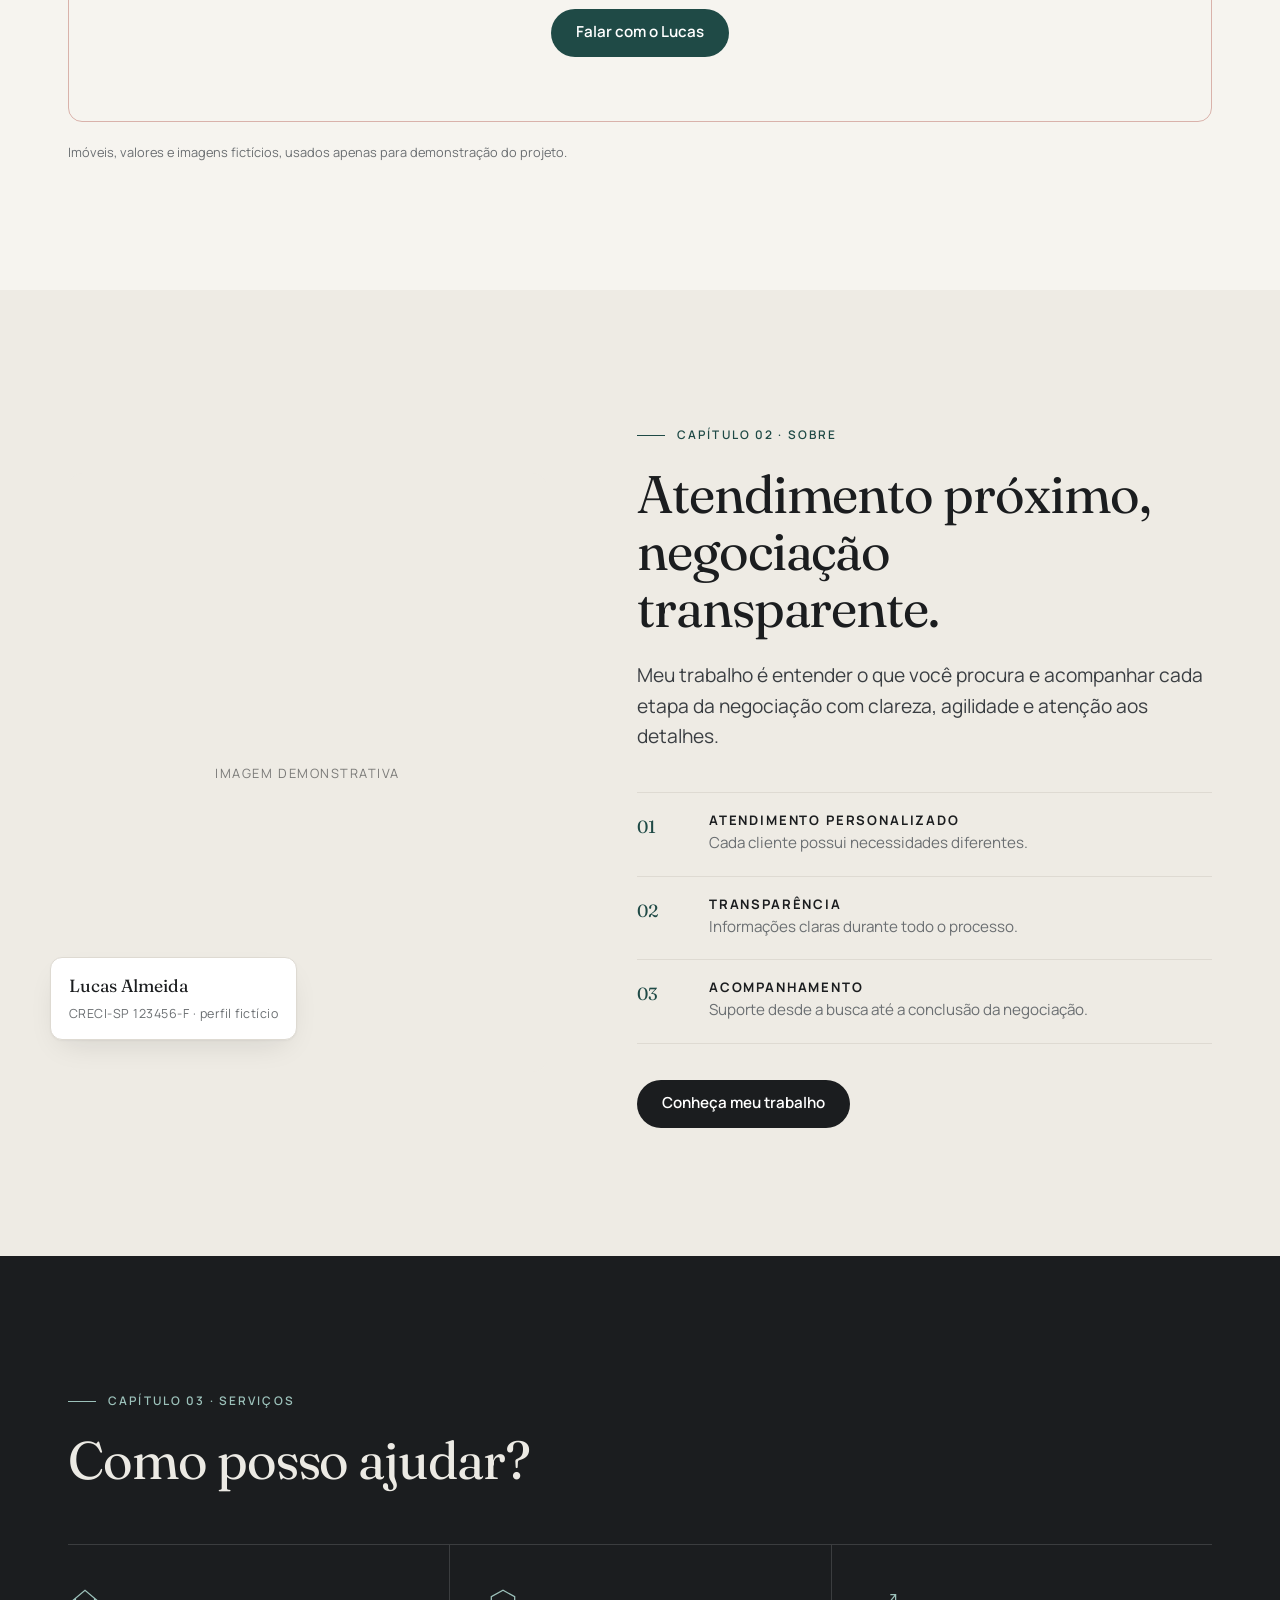
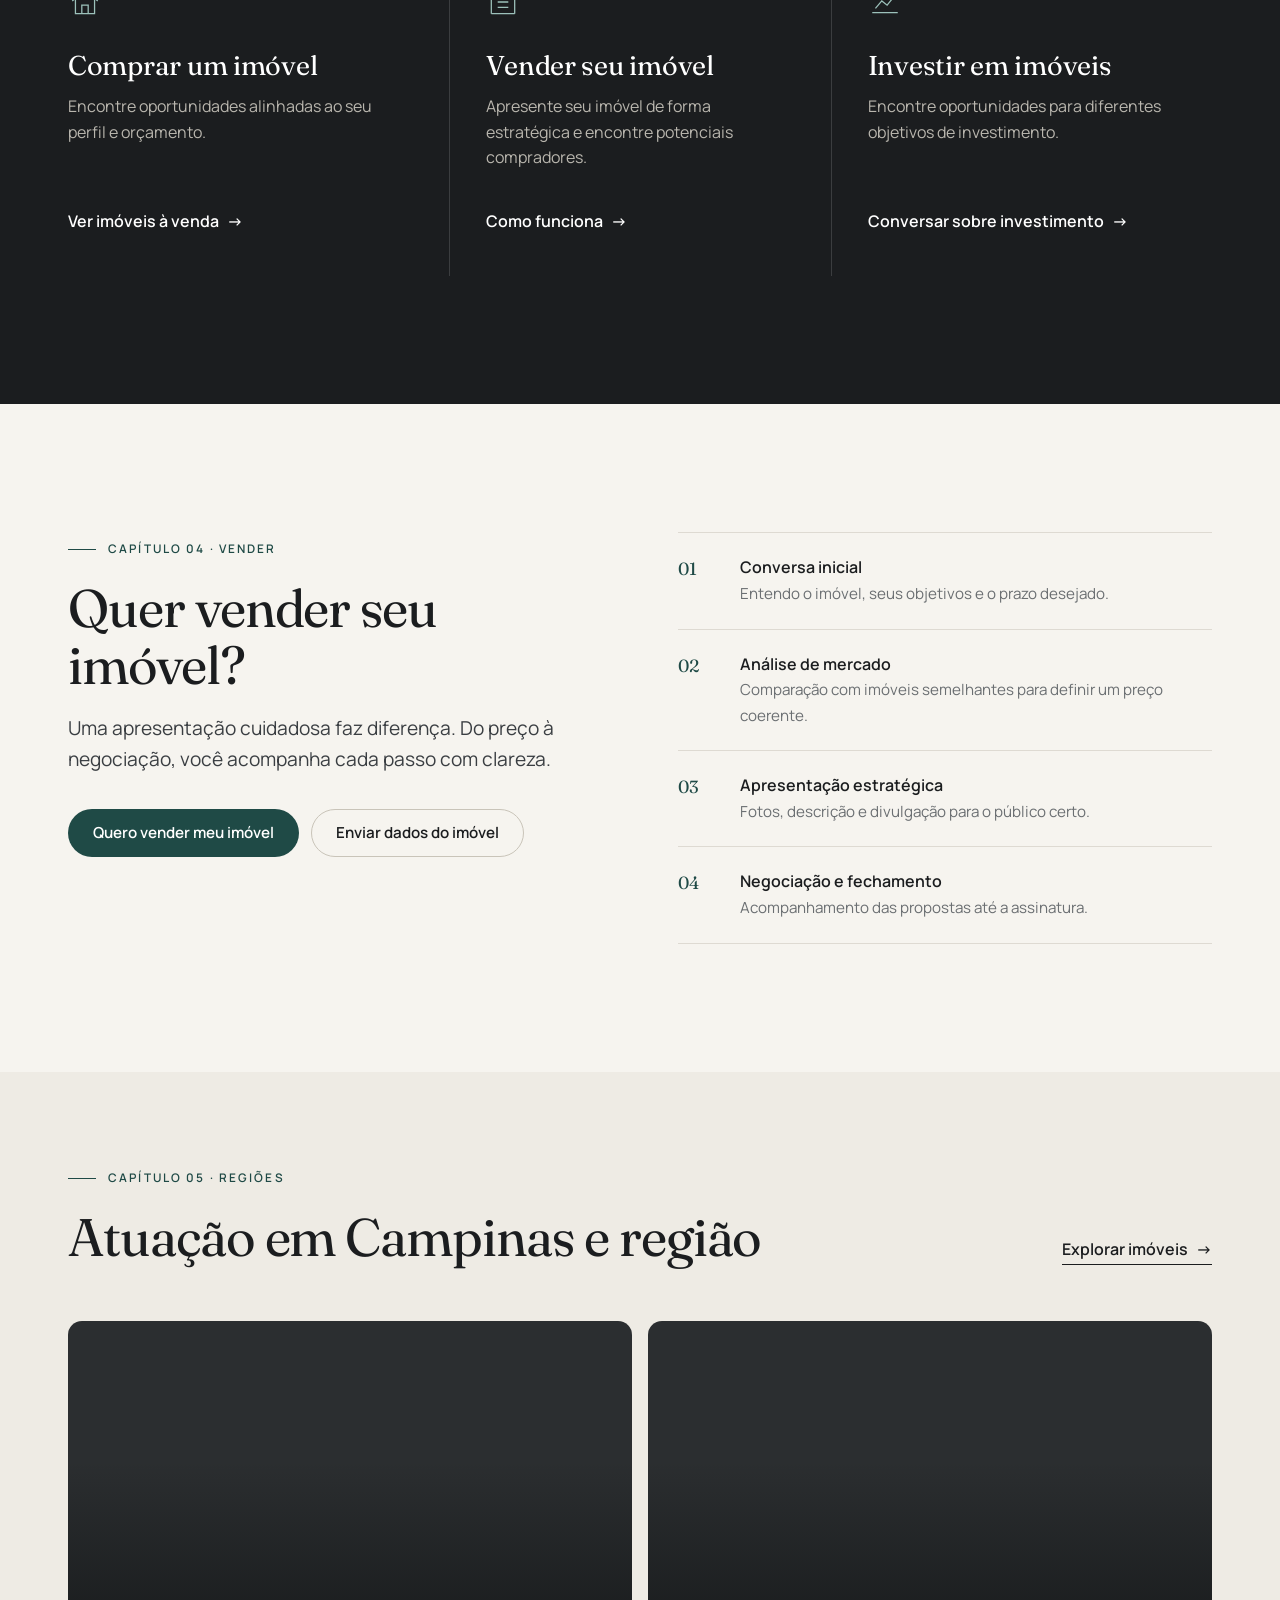
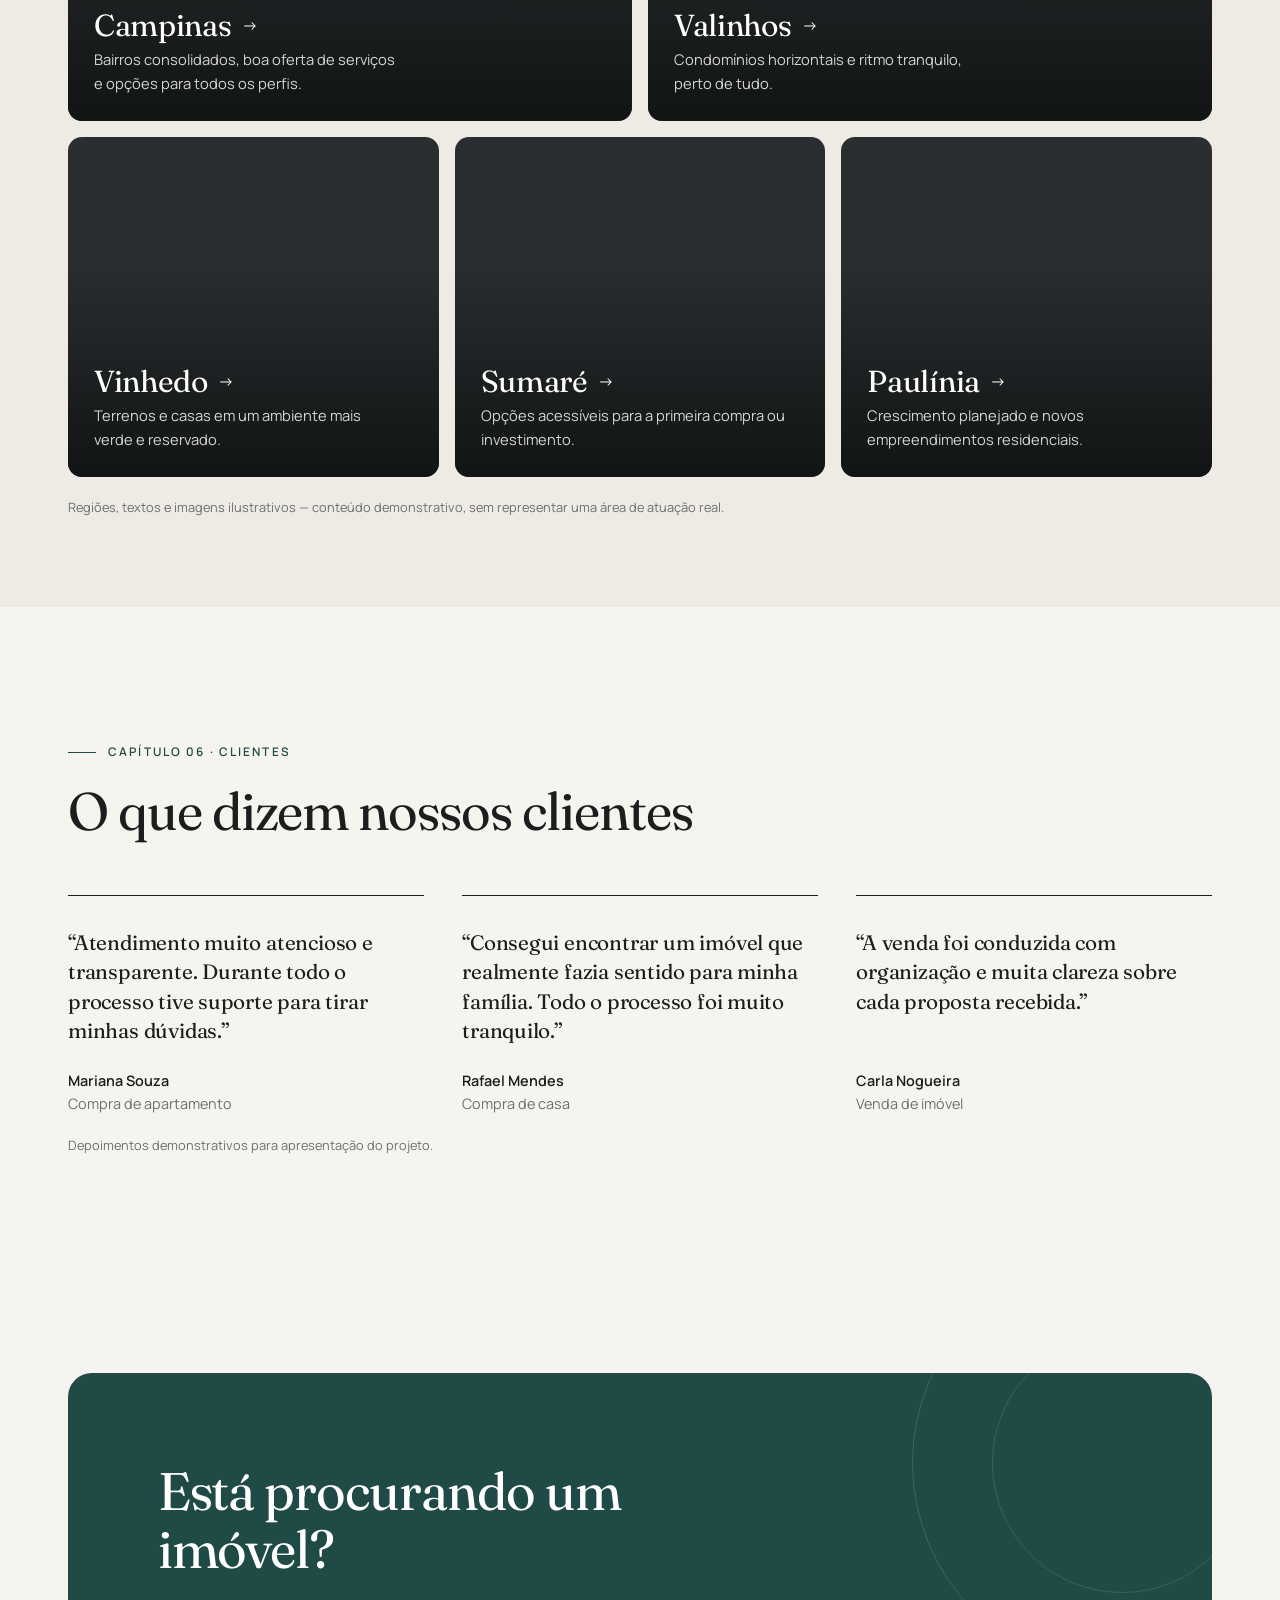
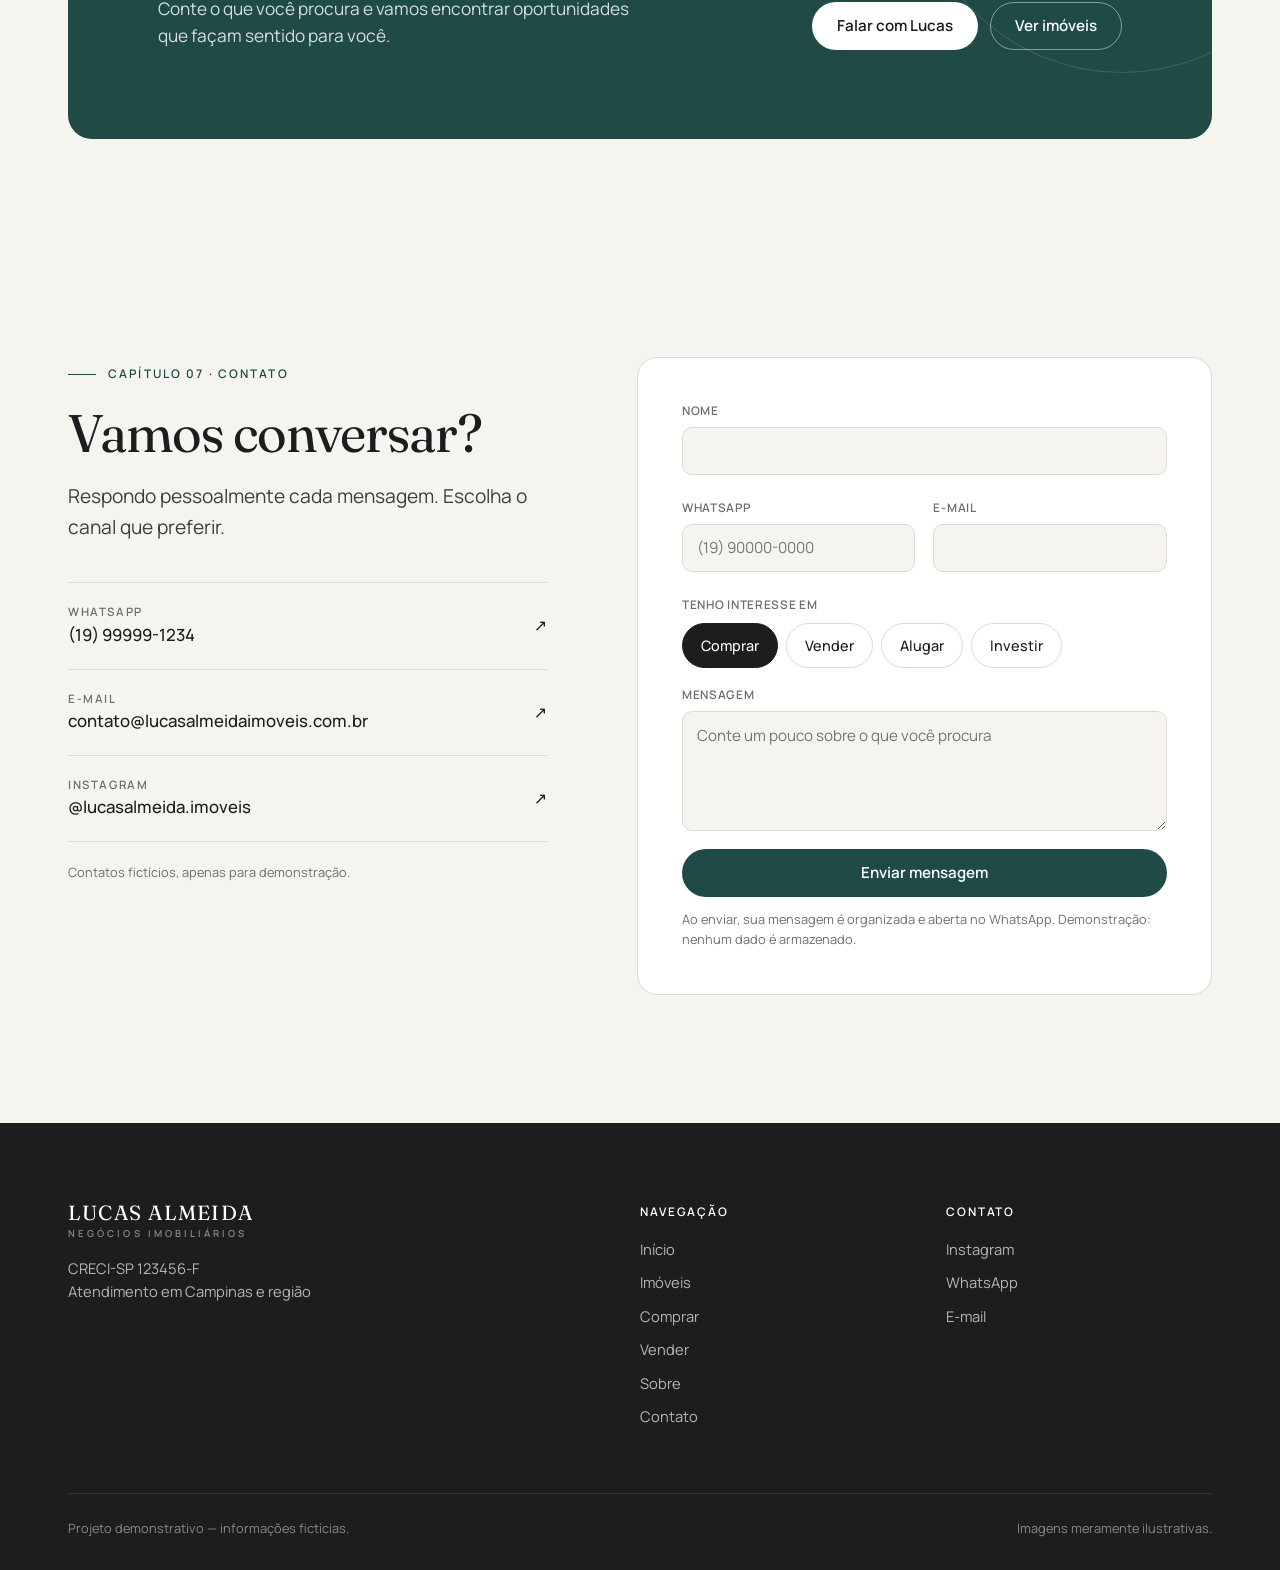
==== commit d4142beb: "Etapa 1: imóveis carregados do Supabase Co-Authored-By: Claude Opus 5.5 <noreply@anthropic.com> Clau" ====
--- a/index.html
+++ b/index.html
@@ -285,7 +285,9 @@
   </section>
 
 </main>
+<script src="assets/js/config.js"></script>
 <script src="assets/js/data.js"></script>
+<script src="assets/js/api.js"></script>
 <script src="assets/js/main.js"></script>
 </body>
 </html>
--- a/assets/css/style.css
+++ b/assets/css/style.css
@@ -532,3 +532,21 @@
   *, *::before, *::after { animation-duration: .01ms !important; transition-duration: .01ms !important; }
   .reveal { opacity: 1; transform: none; }
 }
+
+/* ---------- Estados de carregamento (ETAPA 1 · Supabase) ---------- */
+.sk { display: block; height: 14px; width: 80%; margin: 10px 0; border-radius: 6px; background: linear-gradient(90deg, var(--surface-2) 25%, #f4f1ea 50%, var(--surface-2) 75%); background-size: 200% 100%; animation: skShimmer 1.4s ease-in-out infinite; }
+.sk--sm { width: 30%; height: 10px; }
+.sk--md { width: 55%; }
+.sk--lg { width: 70%; height: 22px; }
+.sk--xl { width: 75%; height: 40px; margin: 16px 0; }
+.sk--block { width: 100%; height: clamp(320px, 56vw, 580px); margin: 24px 0 0; border-radius: 18px; }
+.sk--aside { width: 100%; height: 320px; border-radius: var(--radius); }
+.card--skeleton .card__media { animation: skShimmer 1.4s ease-in-out infinite; background: linear-gradient(90deg, var(--surface-2) 25%, #f4f1ea 50%, var(--surface-2) 75%); background-size: 200% 100%; }
+.card--skeleton:hover { transform: none; box-shadow: none; }
+@keyframes skShimmer { from { background-position: 100% 0; } to { background-position: -100% 0; } }
+.property-loading .property { padding-top: 40px; }
+.empty--error { border-color: var(--danger); border-style: solid; border-color: color-mix(in srgb, var(--danger) 35%, transparent); }
+.card__media > .img-fallback { position: absolute; inset: 0; }
+.gallery--empty { display: block; }
+.aside__price .aside__extra { margin-top: 6px; text-transform: none; letter-spacing: .02em; font-size: .85rem; }
+.status-label { color: var(--danger); }
